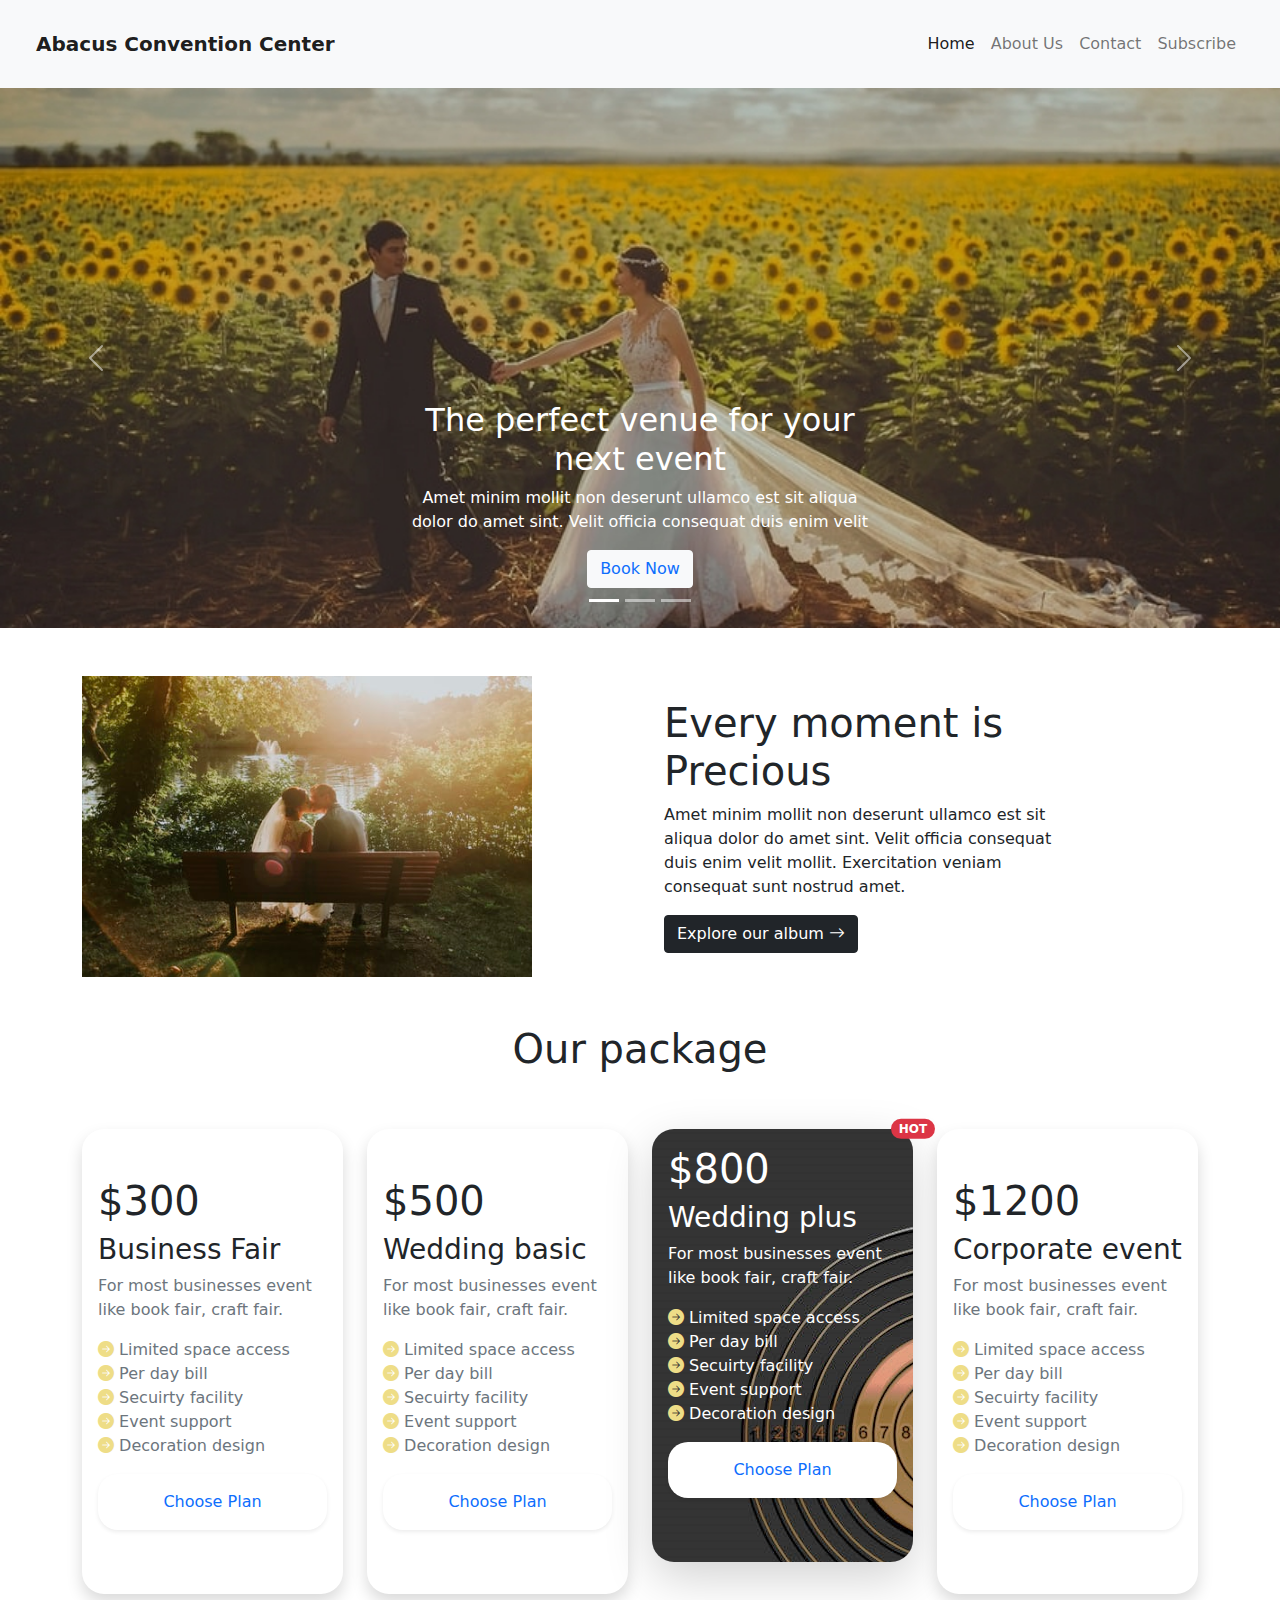
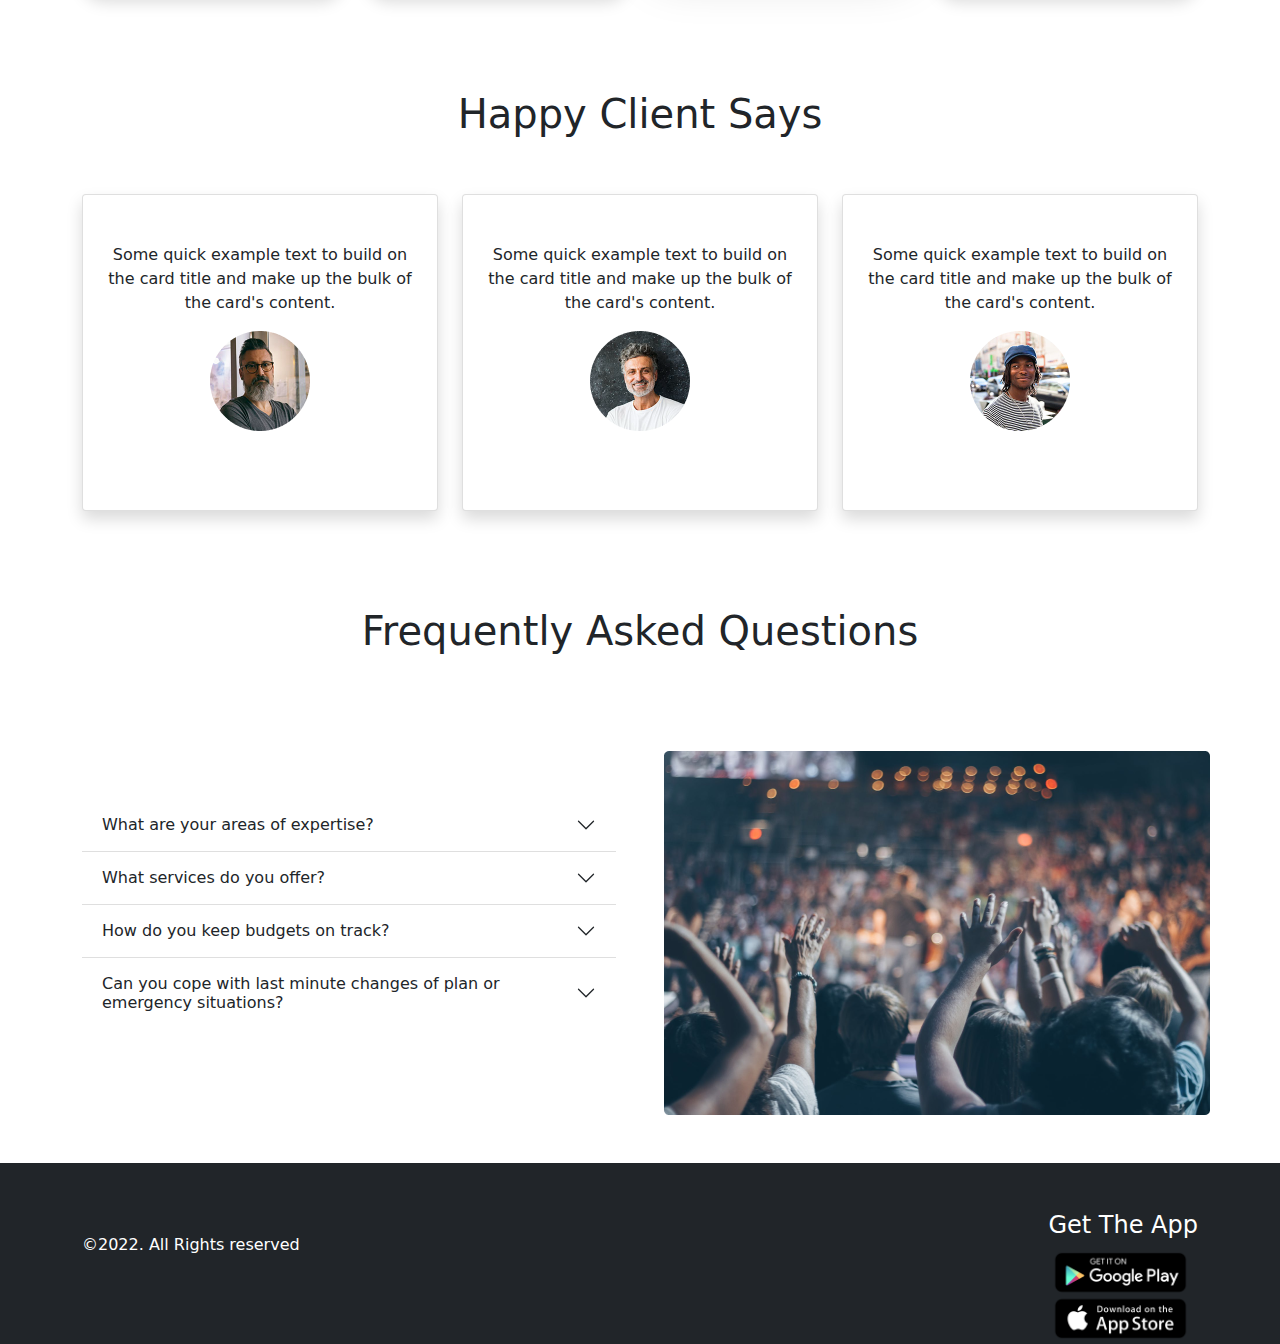
==== index.html @ ed7cd6fb "final" ====
<!DOCTYPE html>
<html lang="en">

<head>
  <meta charset="UTF-8">
  <meta http-equiv="X-UA-Compatible" content="IE=edge">
  <meta name="viewport" content="width=device-width, initial-scale=1.0">
  <!-- Bootstrap Cdn -->
  <link rel="stylesheet" href="css/bootstrap.min.css">
  <!-- Icon cdn -->
  <link rel="stylesheet" href="https://cdn.jsdelivr.net/npm/bootstrap-icons@1.8.0/font/bootstrap-icons.css">
  <link rel="stylesheet" href="css/style.css">

  <title>Convention Center</title>
</head>

<body>
  <!-- header Starts header -->
  <header>
    <!-----------
     NavBar 
    ------------->

    <nav class="navbar navbar-expand-lg navbar-light bg-light p-4 fixed">
      <div class="container-fluid">
        <a class="navbar-brand fw-bold" href="#">Abacus Convention Center</a>
        <button class="navbar-toggler" type="button" data-bs-toggle="collapse" data-bs-target="#navbarNav"
          aria-controls="navbarNav" aria-expanded="false" aria-label="Toggle navigation">
          <span class="navbar-toggler-icon"></span>
        </button>
        <div class="collapse navbar-collapse" id="navbarNav">
          <ul class="navbar-nav ms-auto">
            <li class="nav-item">
              <a class="nav-link active" aria-current="page" href="#">Home</a>
            </li>
            <li class="nav-item">
              <a class="nav-link" href="#">About Us</a>
            </li>
            <li class="nav-item">
              <a class="nav-link" href="#">Contact</a>
            </li>
            <li class="nav-item">
              <a class="nav-link" href="#">Subscribe</a>
            </li>

          </ul>
        </div>
      </div>
    </nav>

    <!-----------
       Bannar
    ------------->

    <div id="carouselExampleCaptions" class="carousel slide" data-bs-ride="carousel">
      <div class="carousel-indicators">
        <button type="button" data-bs-target="#carouselExampleCaptions" data-bs-slide-to="0" class="active"
          aria-current="true" aria-label="Slide 1"></button>
        <button type="button" data-bs-target="#carouselExampleCaptions" data-bs-slide-to="1"
          aria-label="Slide 2"></button>
        <button type="button" data-bs-target="#carouselExampleCaptions" data-bs-slide-to="2"
          aria-label="Slide 3"></button>
      </div>
      <div class="carousel-inner">
        <div class="carousel-item active banner">
          <img src="images/images/bnnr1.jpeg" class="d-block w-100 " alt="...">
          <div class="carousel-caption d-block mx-auto">
            <h5 class="fs-2">The perfect venue for your <br> next event</h5>
            <p class="fw-lighter fs-6">Amet minim mollit non deserunt ullamco est sit aliqua <br> dolor do amet sint.
              Velit officia consequat duis enim velit </p>
            <button type="button" class="btn btn-light text-primary">Book Now</button>
          </div>
        </div>
        <div class="carousel-item banner">
          <img src="images/images/bnnr2.jpg" class="d-block w-100" alt="...">
          <div class="carousel-caption d-block mx-auto">
            <h5 class="fs-2">The perfect venue for your <br> next event</h5>
            <p class="fw-lighter fs-6">Amet minim mollit non deserunt ullamco est sit aliqua <br> dolor do amet sint.
              Velit officia consequat duis enim velit </p>
            <button type="button" class="btn btn-light text-primary">Book Now</button>
          </div>
        </div>
        <div class="carousel-item banner">
          <img src="images/images/bnnr3.jpg" class="d-block w-100" alt="...">
          <div class="carousel-caption d-block mx-auto">
            <h5 class="fs-2">The perfect venue for your <br> next event</h5>
            <p class="fw-lighter fs-6">Amet minim mollit non deserunt ullamco est sit aliqua <br> dolor do amet sint.
              Velit officia consequat duis enim velit </p>
            <button type="button" class="btn btn-light text-primary">Book Now</button>
          </div>
        </div>
      </div>
      <button class="carousel-control-prev" type="button" data-bs-target="#carouselExampleCaptions"
        data-bs-slide="prev">
        <span class="carousel-control-prev-icon" aria-hidden="true"></span>
        <span class="visually-hidden">Previous</span>
      </button>
      <button class="carousel-control-next" type="button" data-bs-target="#carouselExampleCaptions"
        data-bs-slide="next">
        <span class="carousel-control-next-icon" aria-hidden="true"></span>
        <span class="visually-hidden">Next</span>
      </button>
    </div>

  </header>

  <!-- Main Starts header -->
  <main class="container">
   
    <!------------
    Album Section 
    -------------->
    
    <section>
      <div class="row gx-5">
        <div class="col-lg-6">
          <img src="images/images/moment2.jfif" class="pt-5" width="450px" alt="">
        </div>
        <div class="col-lg-6 align-self-center">
          <div class="w-75 pt-5 ">
            <h1>Every moment is Precious </h1>
            <p>Amet minim mollit non deserunt ullamco est sit aliqua dolor do amet sint. Velit officia consequat duis
              enim velit mollit. Exercitation veniam consequat sunt nostrud amet.</p>
            <button type="button" class="btn btn-dark text-white">Explore our album <i
                class="bi bi-arrow-right"></i></button>
          </div>
        </div>
      </div>
    </section>

    <!-----------
     Pricing Table 
    ---------------->

    <section class="pt-5">
      <h1 class="d-flex justify-content-center pb-5">Our package</h1>
      <div class="row ">
        <div class="col-lg-3 ">
          <div class="card border-0 shadow p-3 mb-5 bg-body pt-5 cards">
            <h1 class="card-title">$300</h1>
            <h3>Business Fair</h3>
            <p class="card-text text-muted"> For most businesses event like book fair, craft fair.</p>
            <ul class="p-0 text-muted">
              <li><i class="bi bi-arrow-right-circle-fill"></i> Limited space access</li>
              <li><i class="bi bi-arrow-right-circle-fill"></i> Per day bill</li>
              <li><i class="bi bi-arrow-right-circle-fill"></i> Secuirty facility</li>
              <li><i class="bi bi-arrow-right-circle-fill"></i> Event support</li>
              <li><i class="bi bi-arrow-right-circle-fill"></i> Decoration design</li>
            </ul>
            <button type="button" class="li-button border-0 text-primary shadow-sm p-3 mb-5 bg-body ">Choose Plan</button>
          </div>
        </div>
        <div class="col-lg-3 ">
          <div class="card border-0 shadow p-3 mb-5 bg-body pt-5 cards">
            <h1 class="card-title">$500</h1>
            <h3>Wedding basic</h3>
            <p class="card-text text-muted"> For most businesses event like book fair, craft fair.</p>
            <ul class="p-0 text-muted">
              <li><i class="bi bi-arrow-right-circle-fill"></i> Limited space access</li>
              <li><i class="bi bi-arrow-right-circle-fill"></i> Per day bill</li>
              <li><i class="bi bi-arrow-right-circle-fill"></i> Secuirty facility</li>
              <li><i class="bi bi-arrow-right-circle-fill"></i> Event support</li>
              <li><i class="bi bi-arrow-right-circle-fill"></i> Decoration design</li>
            </ul>
            <button type="button" class="li-button border-0 text-primary shadow-sm p-3 mb-5 bg-body ">Choose Plan</button>
          </div>
        </div>
        <div class="col-lg-3">
          <div class="card border-0 shadow-lg p-3 mb-5 cards hot-card ">
            <h1 class="card-title text-white">$800</h1>
            <h3 class="text-white">Wedding plus</h3>
            <p class="card-text text-white"> For most businesses event like book fair, craft fair.</p>
            <ul class="p-0 text-white">
              <li><i class="bi bi-arrow-right-circle-fill"></i> Limited space access</li>
              <li><i class="bi bi-arrow-right-circle-fill"></i> Per day bill</li>
              <li><i class="bi bi-arrow-right-circle-fill"></i> Secuirty facility</li>
              <li><i class="bi bi-arrow-right-circle-fill"></i> Event support</li>
              <li><i class="bi bi-arrow-right-circle-fill"></i> Decoration design</li>
            </ul>
            <span class="position-absolute top-0 start-100 translate-middle badge rounded-pill bg-danger">
              HOT
            </span>
            <button type="button" class="li-button border-0 text-primary shadow-sm p-3 mb-5 bg-body ">Choose Plan</button>
          </div>
        </div>
        <div class="col-lg-3">
          <div class="card border-0 shadow p-3 mb-5 bg-body pt-5 cards">
            <h1 class="card-title">$1200</h1>
            <h3>Corporate event</h3>
            <p class="card-text text-muted"> For most businesses event like book fair, craft fair.</p>
            <ul class="p-0 text-muted">
              <li><i class="bi bi-arrow-right-circle-fill"></i> Limited space access</li>
              <li><i class="bi bi-arrow-right-circle-fill"></i> Per day bill</li>
              <li><i class="bi bi-arrow-right-circle-fill"></i> Secuirty facility</li>
              <li><i class="bi bi-arrow-right-circle-fill"></i> Event support</li>
              <li><i class="bi bi-arrow-right-circle-fill"></i> Decoration design</li>
            </ul>
            <button type="button" class="li-button border-0 text-primary shadow-sm p-3 mb-5 bg-body ">Choose Plan</button>
          </div>
        </div>
      </div>
    </section>

<!-----------
     Happy Client
  ------------->
  <section>
    <h1 class="d-flex justify-content-center pb-5 pt-5">Happy Client Says</h1>
    <div class="row">
      <div class="col-lg-4">
        <div class="p-3 card border-1 shadow p-3 mb-5 bg-body pt-5 text-center align-items-center happy-client">
          <p>
            Some quick example text to build on the card title and make up the bulk of the card's content.
          </p>
          <img src="images/images/person 1.png" class="pb-3" alt="">
          <h6 class="client">Regina Miles <br> <span class="text-muted">Banker</span> </h6>
        </div>
      </div>
      <div class="col-lg-4">
        <div class="p-3 card border-1 shadow p-3 mb-5 bg-body pt-5 text-center align-items-center happy-client">
          <p>
            Some quick example text to build on the card title and make up the bulk of the card's content.
          </p>
          <img src="images/images/person 2.png" class="pb-3" alt="">
          <h6 class="client">Jone Drake <br> <span class="text-muted">Banker</span> </h6>
        </div>
      </div>
      <div class="col-lg-4">
        <div class="p-3 card border-1 shadow p-3 mb-5 bg-body pt-5 text-center align-items-center happy-client">
          <p>
            Some quick example text to build on the card title and make up the bulk of the card's content.
          </p>
          <img src="images/images/person 3.png" class="pb-3" alt="">
          <h6 class="client">Cret Yaters <br> <span class="text-muted">Banker</span> </h6>
        </div>
      </div>
    </div>
  </section>
  
<!-----------
     FAQ 
------------>
<section>
  <h1 class="text-center pt-5 pb-5" >Frequently Asked Questions</h1>
  <div class="row gx-5 d-flex justify-content-center mt-5">
    <div class="col-lg-6 mt-5">
      <div class="accordion accordion-flush" id="accordionFlushExample">
          <div class="accordion-item">
              <h2 class="accordion-header" id="flush-headingOne">
                  <button class="accordion-button collapsed" type="button" data-bs-toggle="collapse"
                      data-bs-target="#flush-collapseOne" aria-expanded="false"
                      aria-controls="flush-collapseOne">
                      What are your areas of expertise?
                  </button>
              </h2>
              <div id="flush-collapseOne" class="accordion-collapse collapse"
                  aria-labelledby="flush-headingOne" data-bs-parent="#accordionFlushExample">
                  <div class="accordion-body">We work from start to finish on both commercial and personal
                      events. These range from product launches, conferences and company award evenings to
                      celebratory birthday, weddings and anniversary events. We’ve worked across all business
                      sectors and are happy to provide references and testimonials.</div>
              </div>
          </div>
          <div class="accordion-item">
              <h2 class="accordion-header" id="flush-headingTwo">
                  <button class="accordion-button collapsed" type="button" data-bs-toggle="collapse"
                      data-bs-target="#flush-collapseTwo" aria-expanded="false"
                      aria-controls="flush-collapseTwo">
                      What services do you offer?
                  </button>
              </h2>
              <div id="flush-collapseTwo" class="accordion-collapse collapse"
                  aria-labelledby="flush-headingTwo" data-bs-parent="#accordionFlushExample">
                  <div class="accordion-body">We offer a comprehensive event planning service. We’re able to
                      find venues, organise catering, décor, accommodation, staffing, equipment and even hire
                      speakers for corporate events. We offer a tailor made service to fit your requirements.
                      Every event is unique and we have the capacity to fulfill your requirements from start
                      to finish.</div>
              </div>
          </div>
          <div class="accordion-item">
              <h2 class="accordion-header" id="flush-headingThree">
                  <button class="accordion-button collapsed" type="button" data-bs-toggle="collapse"
                      data-bs-target="#flush-collapseThree" aria-expanded="false"
                      aria-controls="flush-collapseThree">
                      How do you keep budgets on track?
                  </button>
              </h2>
              <div id="flush-collapseThree" class="accordion-collapse collapse"
                  aria-labelledby="flush-headingThree" data-bs-parent="#accordionFlushExample">
                  <div class="accordion-body">We are meticulous about keeping track of everything we need to
                      spend money on. This is done by constant monitoring and updating spreadsheets, knowing
                      where to prioritise spending and keeping aside a budget to cater for emergency
                      contingencies.</div>
              </div>
          </div>
          <div class="accordion-item">
              <h2 class="accordion-header" id="flush-headingFour">
                  <button class="accordion-button collapsed" type="button" data-bs-toggle="collapse"
                      data-bs-target="#flush-collapseFour" aria-expanded="false"
                      aria-controls="flush-collapseFour">
                      Can you cope with last minute changes of plan or emergency situations?
                  </button>
              </h2>
              <div id="flush-collapseFour" class="accordion-collapse collapse"
                  aria-labelledby="flush-headingFour" data-bs-parent="#accordionFlushExample">
                  <div class="accordion-body">We have extensive experience in dealing with the unexpected. We
                      build in contingency measures for all our events and are constantly formulating plans to
                      cope with emergency situations. Rest assured your event is always in the most capable
                      hands.</div>
              </div>
          </div>

      </div>

  </div>
  <div class="col-lg-6 mb-5">
    <img src="images/images/people.png" alt="">
</div>
  </div>
</section>

  </main>

 <!-----------
     Footer 
  ------------->
  <footer>
    <footer>
      <section class=" bg-dark text-white">
          <div class="container d-flex justify-content-between align-items-center">
              <p>©2022. All Rights reserved</p>
              <div>
                <ul class="ms-auto footer-contact">
                     <li>
                      <h4 class="mt-5">Get The App</h4>
                     </li>
                     <li>
                      <a href=""><img src="images/images/app-store-png-logo-33123.png"alt="">
                      </a>
                     </li>
                 </ul>
              </div>
          </div>
 </section>
  </footer>

 <!-- JS cdn -->
 
  <script src="js/bootstrap.bundle.min.js"></script>
</body>

</html>
---- css/style.css ----
.banner img{
	width: 1440px;
	height: 540px;
}
.cards{
	border-radius: 22px;
	transition: all 1.5s ease;
}
.cards:hover{
	transform: scale(1.2);
}
.hot-card{
	background-image: url(/images/images/card-bg.jpg); 
}
ul li{
	list-style: none;
}
.li-button{
	border-radius: 20px;
	background-color: black;
}
.bi-arrow-right-circle-fill{
color: rgb(238, 221, 135);
}
footer img{
	width: 145px;
}
.happy-client img{
	width: 100px;
}
.client{
	opacity: 0;
}
.happy-client:hover .client{
	opacity: 1;
	transition:1.5s;
}
.footer-contact{
	padding: 0px;
	margin: 0px;
}
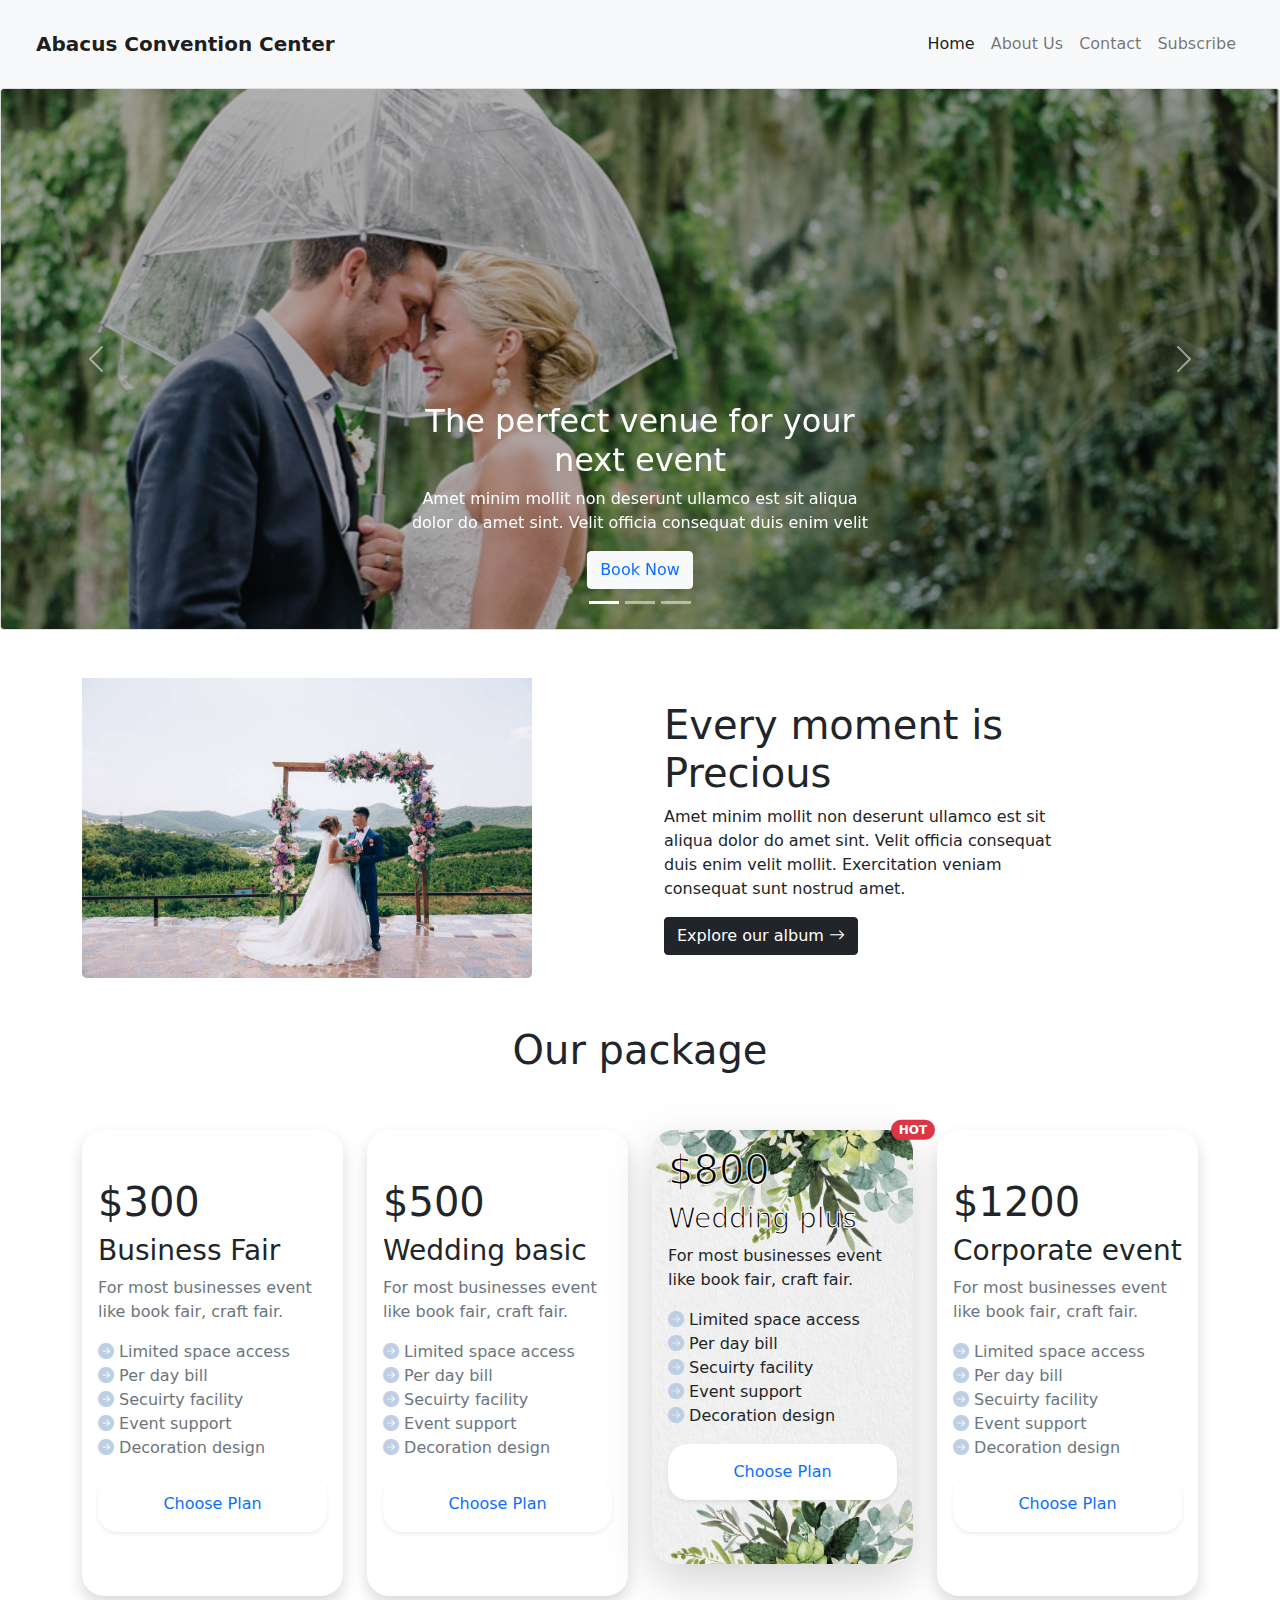
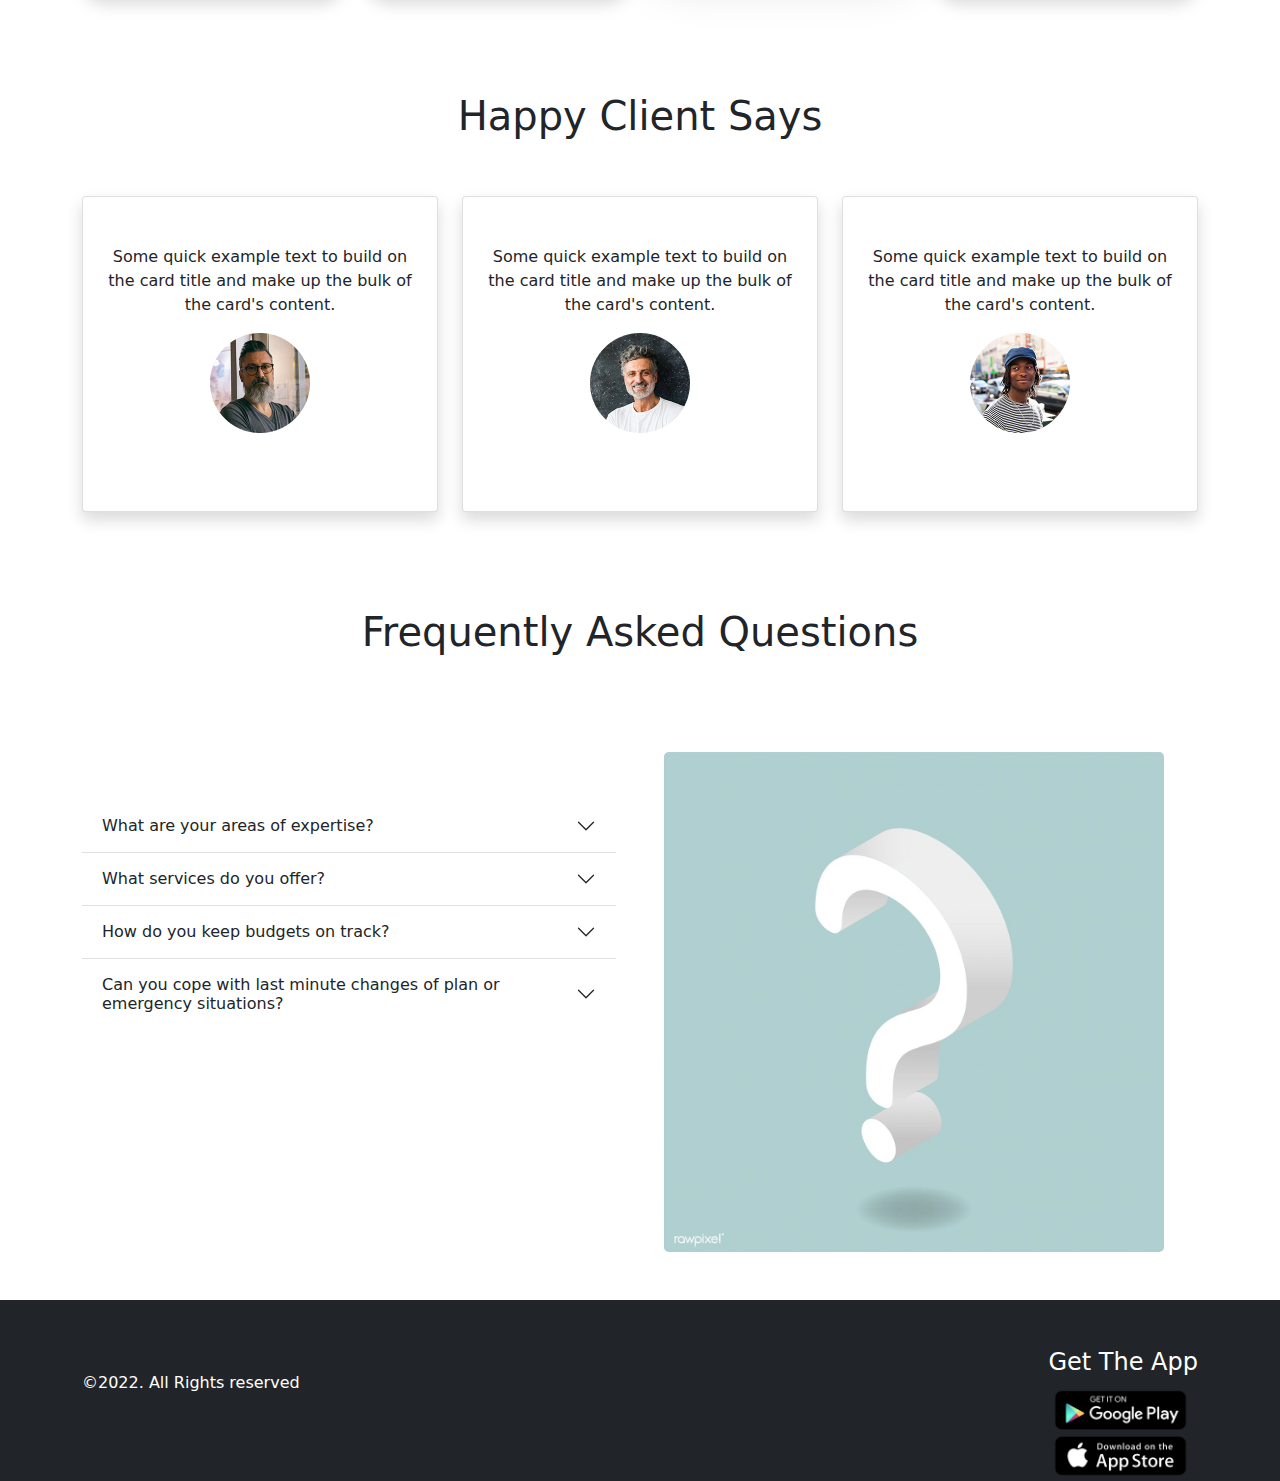
==== commit db0240f1: "final" ====
--- a/index.html
+++ b/index.html
@@ -61,9 +61,9 @@
         <button type="button" data-bs-target="#carouselExampleCaptions" data-bs-slide-to="2"
           aria-label="Slide 3"></button>
       </div>
-      <div class="carousel-inner">
+      <div class="carousel-inner card">
         <div class="carousel-item active banner">
-          <img src="images/images/bnnr1.jpeg" class="d-block w-100 " alt="...">
+          <img src="images/images/Screenshot (32).png" class="d-block w-100 " alt="...">
           <div class="carousel-caption d-block mx-auto">
             <h5 class="fs-2">The perfect venue for your <br> next event</h5>
             <p class="fw-lighter fs-6">Amet minim mollit non deserunt ullamco est sit aliqua <br> dolor do amet sint.
@@ -72,7 +72,7 @@
           </div>
         </div>
         <div class="carousel-item banner">
-          <img src="images/images/bnnr2.jpg" class="d-block w-100" alt="...">
+          <img src="images/images/Screenshot (31).png" class="d-block w-100" alt="...">
           <div class="carousel-caption d-block mx-auto">
             <h5 class="fs-2">The perfect venue for your <br> next event</h5>
             <p class="fw-lighter fs-6">Amet minim mollit non deserunt ullamco est sit aliqua <br> dolor do amet sint.
@@ -81,7 +81,7 @@
           </div>
         </div>
         <div class="carousel-item banner">
-          <img src="images/images/bnnr3.jpg" class="d-block w-100" alt="...">
+          <img src="images/images/Screenshot (35).png" class="d-block w-100" alt="...">
           <div class="carousel-caption d-block mx-auto">
             <h5 class="fs-2">The perfect venue for your <br> next event</h5>
             <p class="fw-lighter fs-6">Amet minim mollit non deserunt ullamco est sit aliqua <br> dolor do amet sint.
@@ -113,10 +113,10 @@
     
     <section>
       <div class="row gx-5">
-        <div class="col-lg-6">
-          <img src="images/images/moment2.jfif" class="pt-5" width="450px" alt="">
-        </div>
-        <div class="col-lg-6 align-self-center">
+        <div class="col-lg-6 col-sm-12">
+          <img src="images/images/p5.jpg" class="pt-5 rounded-3" width="450px" alt="">
+        </div>
+        <div class="col-lg-6 col-sm-12 align-self-center">
           <div class="w-75 pt-5 ">
             <h1>Every moment is Precious </h1>
             <p>Amet minim mollit non deserunt ullamco est sit aliqua dolor do amet sint. Velit officia consequat duis
@@ -135,7 +135,7 @@
     <section class="pt-5">
       <h1 class="d-flex justify-content-center pb-5">Our package</h1>
       <div class="row ">
-        <div class="col-lg-3 ">
+        <div class="col-lg-3 col-sm-12">
           <div class="card border-0 shadow p-3 mb-5 bg-body pt-5 cards">
             <h1 class="card-title">$300</h1>
             <h3>Business Fair</h3>
@@ -150,7 +150,7 @@
             <button type="button" class="li-button border-0 text-primary shadow-sm p-3 mb-5 bg-body ">Choose Plan</button>
           </div>
         </div>
-        <div class="col-lg-3 ">
+        <div class="col-lg-3 col-sm-12">
           <div class="card border-0 shadow p-3 mb-5 bg-body pt-5 cards">
             <h1 class="card-title">$500</h1>
             <h3>Wedding basic</h3>
@@ -165,12 +165,12 @@
             <button type="button" class="li-button border-0 text-primary shadow-sm p-3 mb-5 bg-body ">Choose Plan</button>
           </div>
         </div>
-        <div class="col-lg-3">
+        <div class="col-lg-3 col-sm-12">
           <div class="card border-0 shadow-lg p-3 mb-5 cards hot-card ">
-            <h1 class="card-title text-white">$800</h1>
-            <h3 class="text-white">Wedding plus</h3>
-            <p class="card-text text-white"> For most businesses event like book fair, craft fair.</p>
-            <ul class="p-0 text-white">
+            <h1 class="card-title card-font">$800</h1>
+            <h3 class="card-font">Wedding plus</h3>
+            <p class="card-text "> For most businesses event like book fair, craft fair.</p>
+            <ul class="p-0 ">
               <li><i class="bi bi-arrow-right-circle-fill"></i> Limited space access</li>
               <li><i class="bi bi-arrow-right-circle-fill"></i> Per day bill</li>
               <li><i class="bi bi-arrow-right-circle-fill"></i> Secuirty facility</li>
@@ -183,7 +183,7 @@
             <button type="button" class="li-button border-0 text-primary shadow-sm p-3 mb-5 bg-body ">Choose Plan</button>
           </div>
         </div>
-        <div class="col-lg-3">
+        <div class="col-lg-3 col-sm-12">
           <div class="card border-0 shadow p-3 mb-5 bg-body pt-5 cards">
             <h1 class="card-title">$1200</h1>
             <h3>Corporate event</h3>
@@ -207,7 +207,7 @@
   <section>
     <h1 class="d-flex justify-content-center pb-5 pt-5">Happy Client Says</h1>
     <div class="row">
-      <div class="col-lg-4">
+      <div class="col-lg-4 col-sm-12">
         <div class="p-3 card border-1 shadow p-3 mb-5 bg-body pt-5 text-center align-items-center happy-client">
           <p>
             Some quick example text to build on the card title and make up the bulk of the card's content.
@@ -216,7 +216,7 @@
           <h6 class="client">Regina Miles <br> <span class="text-muted">Banker</span> </h6>
         </div>
       </div>
-      <div class="col-lg-4">
+      <div class="col-lg-4 col-sm-12">
         <div class="p-3 card border-1 shadow p-3 mb-5 bg-body pt-5 text-center align-items-center happy-client">
           <p>
             Some quick example text to build on the card title and make up the bulk of the card's content.
@@ -225,7 +225,7 @@
           <h6 class="client">Jone Drake <br> <span class="text-muted">Banker</span> </h6>
         </div>
       </div>
-      <div class="col-lg-4">
+      <div class="col-lg-4 col-sm-12">
         <div class="p-3 card border-1 shadow p-3 mb-5 bg-body pt-5 text-center align-items-center happy-client">
           <p>
             Some quick example text to build on the card title and make up the bulk of the card's content.
@@ -243,7 +243,7 @@
 <section>
   <h1 class="text-center pt-5 pb-5" >Frequently Asked Questions</h1>
   <div class="row gx-5 d-flex justify-content-center mt-5">
-    <div class="col-lg-6 mt-5">
+    <div class="col-lg-6 col-sm-12 mt-5">
       <div class="accordion accordion-flush" id="accordionFlushExample">
           <div class="accordion-item">
               <h2 class="accordion-header" id="flush-headingOne">
@@ -314,8 +314,8 @@
       </div>
 
   </div>
-  <div class="col-lg-6 mb-5">
-    <img src="images/images/people.png" alt="">
+  <div class="col-lg-6 col-sm-12 mb-5">
+    <img src="images/images/Download free vector of Vector image of question mark icon about question, isometric, faq, question mark, and 3d icons 382160.jfif" class="rounded-3" width="500px" alt="">
 </div>
   </div>
 </section>
--- a/css/style.css
+++ b/css/style.css
@@ -4,13 +4,21 @@
 }
 .cards{
 	border-radius: 22px;
-	transition: all 1.5s ease;
+	transition:all 1.5s ease;
 }
 .cards:hover{
 	transform: scale(1.2);
 }
 .hot-card{
-	background-image: url(/images/images/card-bg.jpg); 
+
+	background-image: url(/images/images/Bridal\ Brunch\ Shower\ Invitation\ with\ Succulents\ and\ Eucalyptus\ \(2\).jfif); 
+	background-repeat: no-repeat;
+	background-size: 310px;
+}
+.card-font{
+	color: white;
+	-webkit-text-fill-color: black;
+	-webkit-text-stroke-width: 1px;
 }
 ul li{
 	list-style: none;
@@ -20,7 +28,7 @@
 	background-color: black;
 }
 .bi-arrow-right-circle-fill{
-color: rgb(238, 221, 135);
+color: rgb(190, 207, 229);
 }
 footer img{
 	width: 145px;
@@ -38,4 +46,16 @@
 .footer-contact{
 	padding: 0px;
 	margin: 0px;
-}+}
+
+
+@media only screen and (max-width: 600px) {
+	.banner img{
+		width: 360px;
+		height: 300px;;
+	}
+	.hot-card{
+		background-size:560px;
+	}
+}
+
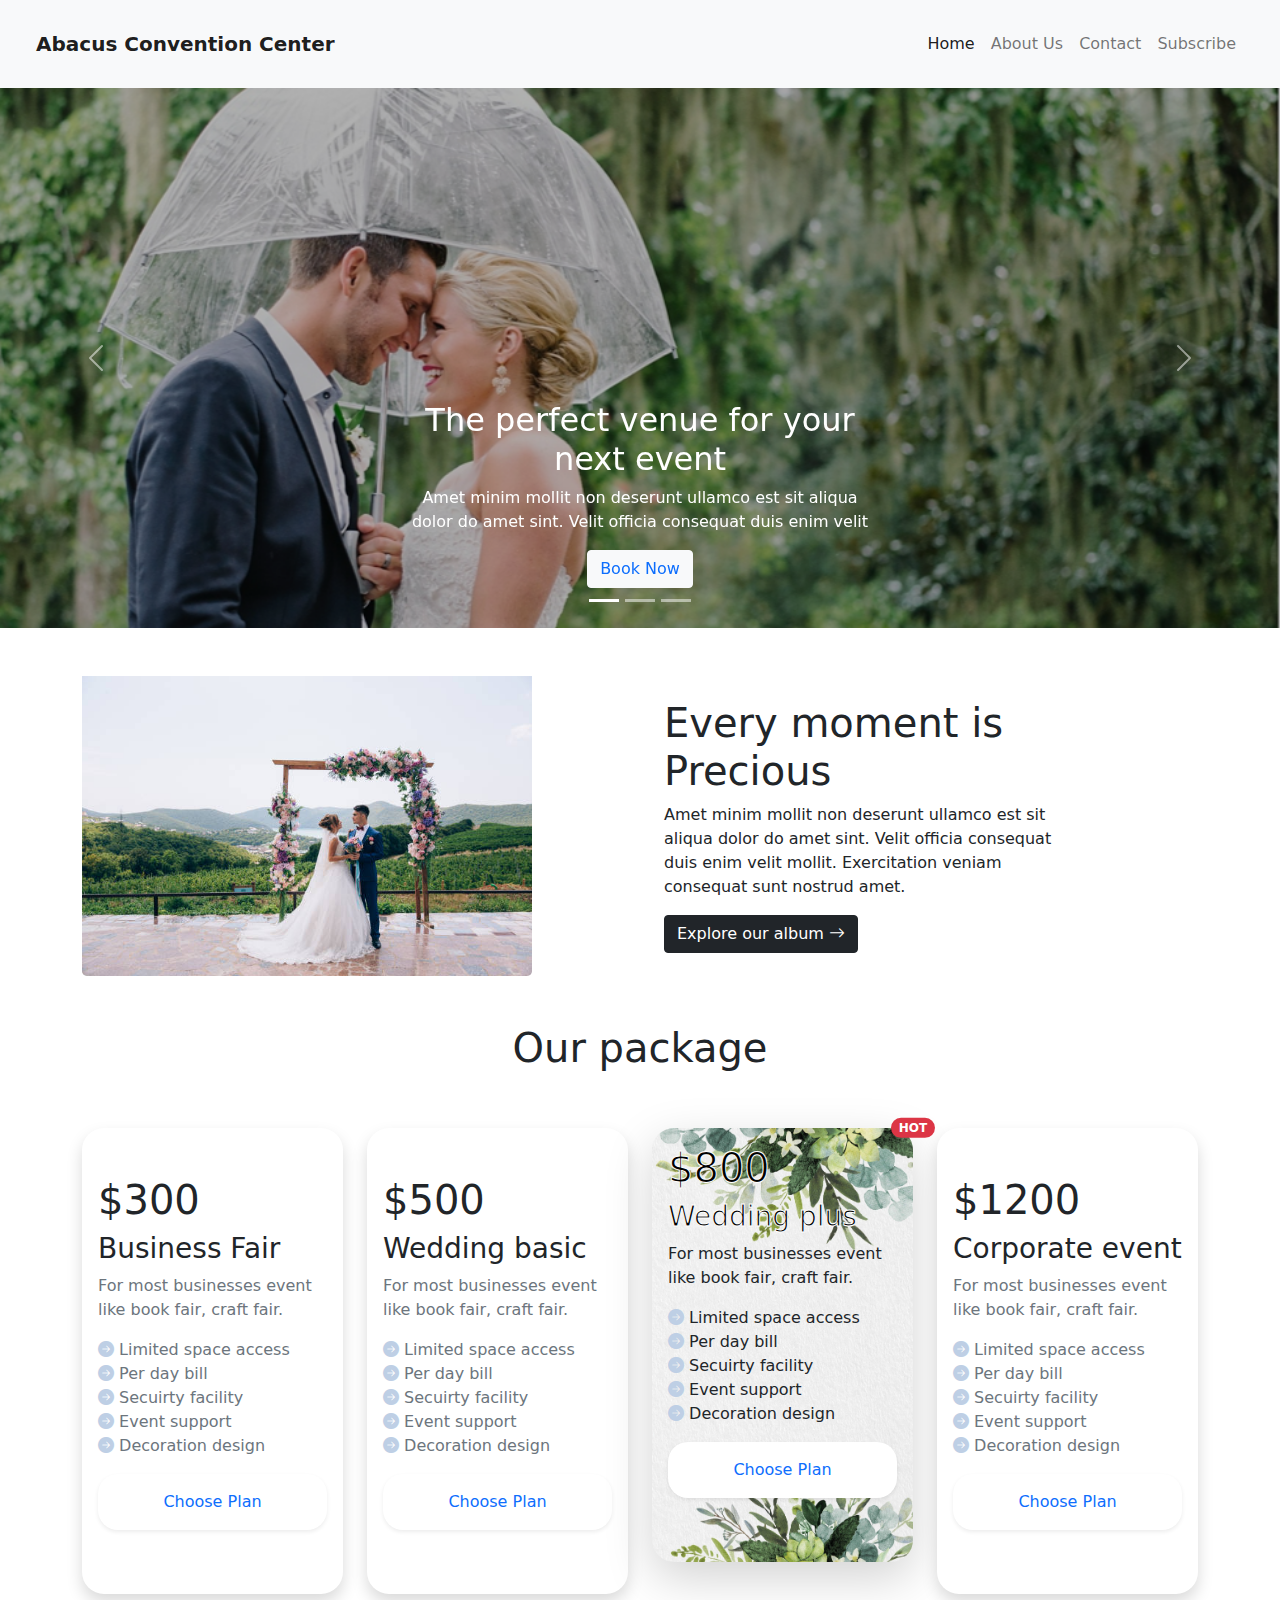
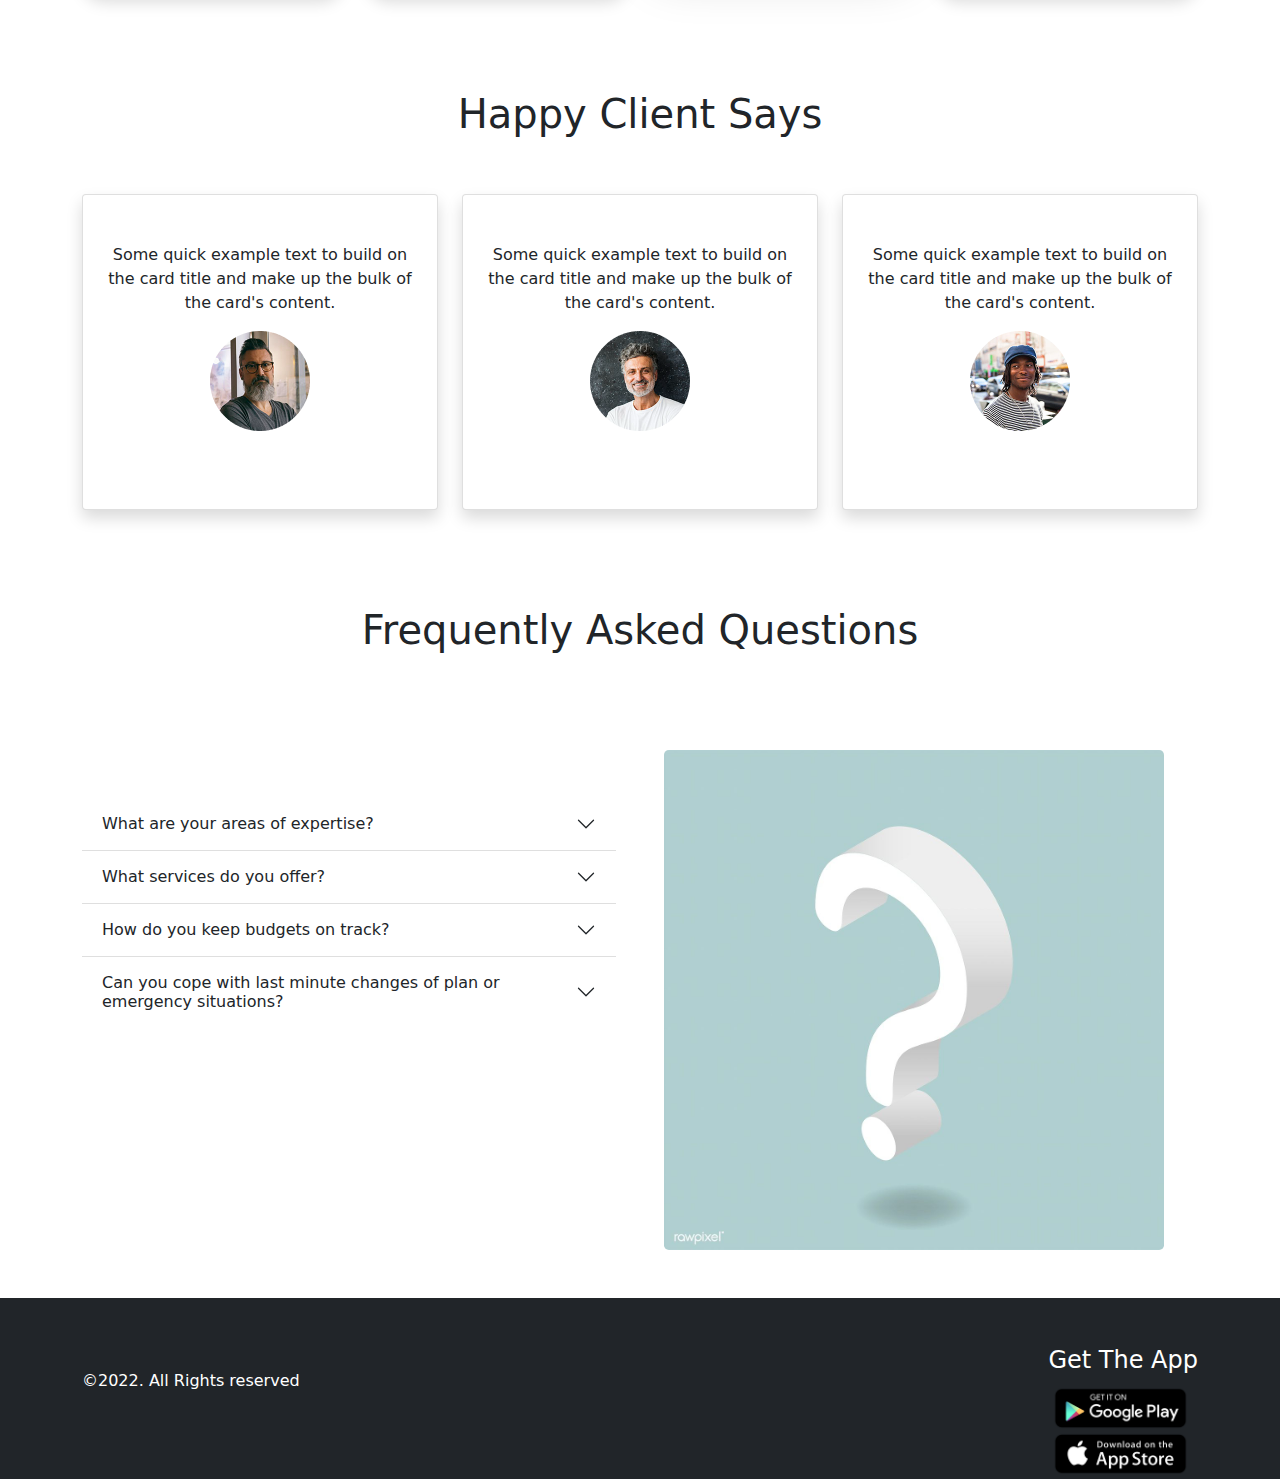
==== commit a345f28d: "final" ====
--- a/index.html
+++ b/index.html
@@ -54,14 +54,11 @@
 
     <div id="carouselExampleCaptions" class="carousel slide" data-bs-ride="carousel">
       <div class="carousel-indicators">
-        <button type="button" data-bs-target="#carouselExampleCaptions" data-bs-slide-to="0" class="active"
-          aria-current="true" aria-label="Slide 1"></button>
-        <button type="button" data-bs-target="#carouselExampleCaptions" data-bs-slide-to="1"
-          aria-label="Slide 2"></button>
-        <button type="button" data-bs-target="#carouselExampleCaptions" data-bs-slide-to="2"
-          aria-label="Slide 3"></button>
-      </div>
-      <div class="carousel-inner card">
+        <button type="button" data-bs-target="#carouselExampleCaptions" data-bs-slide-to="0" class="active" aria-current="true" aria-label="Slide 1"></button>
+        <button type="button" data-bs-target="#carouselExampleCaptions" data-bs-slide-to="1" aria-label="Slide 2"></button>
+        <button type="button" data-bs-target="#carouselExampleCaptions" data-bs-slide-to="2" aria-label="Slide 3"></button>
+      </div>
+      <div class="carousel-inner">
         <div class="carousel-item active banner">
           <img src="images/images/Screenshot (32).png" class="d-block w-100 " alt="...">
           <div class="carousel-caption d-block mx-auto">
@@ -90,13 +87,11 @@
           </div>
         </div>
       </div>
-      <button class="carousel-control-prev" type="button" data-bs-target="#carouselExampleCaptions"
-        data-bs-slide="prev">
+      <button class="carousel-control-prev" type="button" data-bs-target="#carouselExampleCaptions" data-bs-slide="prev">
         <span class="carousel-control-prev-icon" aria-hidden="true"></span>
         <span class="visually-hidden">Previous</span>
       </button>
-      <button class="carousel-control-next" type="button" data-bs-target="#carouselExampleCaptions"
-        data-bs-slide="next">
+      <button class="carousel-control-next" type="button" data-bs-target="#carouselExampleCaptions" data-bs-slide="next">
         <span class="carousel-control-next-icon" aria-hidden="true"></span>
         <span class="visually-hidden">Next</span>
       </button>
@@ -106,11 +101,11 @@
 
   <!-- Main Starts header -->
   <main class="container">
-   
+
     <!------------
     Album Section 
     -------------->
-    
+
     <section>
       <div class="row gx-5">
         <div class="col-lg-6 col-sm-12">
@@ -147,7 +142,8 @@
               <li><i class="bi bi-arrow-right-circle-fill"></i> Event support</li>
               <li><i class="bi bi-arrow-right-circle-fill"></i> Decoration design</li>
             </ul>
-            <button type="button" class="li-button border-0 text-primary shadow-sm p-3 mb-5 bg-body ">Choose Plan</button>
+            <button type="button" class="li-button border-0 text-primary shadow-sm p-3 mb-5 bg-body ">Choose
+              Plan</button>
           </div>
         </div>
         <div class="col-lg-3 col-sm-12">
@@ -162,7 +158,8 @@
               <li><i class="bi bi-arrow-right-circle-fill"></i> Event support</li>
               <li><i class="bi bi-arrow-right-circle-fill"></i> Decoration design</li>
             </ul>
-            <button type="button" class="li-button border-0 text-primary shadow-sm p-3 mb-5 bg-body ">Choose Plan</button>
+            <button type="button" class="li-button border-0 text-primary shadow-sm p-3 mb-5 bg-body ">Choose
+              Plan</button>
           </div>
         </div>
         <div class="col-lg-3 col-sm-12">
@@ -180,7 +177,8 @@
             <span class="position-absolute top-0 start-100 translate-middle badge rounded-pill bg-danger">
               HOT
             </span>
-            <button type="button" class="li-button border-0 text-primary shadow-sm p-3 mb-5 bg-body ">Choose Plan</button>
+            <button type="button" class="li-button border-0 text-primary shadow-sm p-3 mb-5 bg-body ">Choose
+              Plan</button>
           </div>
         </div>
         <div class="col-lg-3 col-sm-12">
@@ -195,159 +193,158 @@
               <li><i class="bi bi-arrow-right-circle-fill"></i> Event support</li>
               <li><i class="bi bi-arrow-right-circle-fill"></i> Decoration design</li>
             </ul>
-            <button type="button" class="li-button border-0 text-primary shadow-sm p-3 mb-5 bg-body ">Choose Plan</button>
+            <button type="button" class="li-button border-0 text-primary shadow-sm p-3 mb-5 bg-body ">Choose
+              Plan</button>
           </div>
         </div>
       </div>
     </section>
 
-<!-----------
+    <!-----------
      Happy Client
   ------------->
-  <section>
-    <h1 class="d-flex justify-content-center pb-5 pt-5">Happy Client Says</h1>
-    <div class="row">
-      <div class="col-lg-4 col-sm-12">
-        <div class="p-3 card border-1 shadow p-3 mb-5 bg-body pt-5 text-center align-items-center happy-client">
-          <p>
-            Some quick example text to build on the card title and make up the bulk of the card's content.
-          </p>
-          <img src="images/images/person 1.png" class="pb-3" alt="">
-          <h6 class="client">Regina Miles <br> <span class="text-muted">Banker</span> </h6>
-        </div>
-      </div>
-      <div class="col-lg-4 col-sm-12">
-        <div class="p-3 card border-1 shadow p-3 mb-5 bg-body pt-5 text-center align-items-center happy-client">
-          <p>
-            Some quick example text to build on the card title and make up the bulk of the card's content.
-          </p>
-          <img src="images/images/person 2.png" class="pb-3" alt="">
-          <h6 class="client">Jone Drake <br> <span class="text-muted">Banker</span> </h6>
-        </div>
-      </div>
-      <div class="col-lg-4 col-sm-12">
-        <div class="p-3 card border-1 shadow p-3 mb-5 bg-body pt-5 text-center align-items-center happy-client">
-          <p>
-            Some quick example text to build on the card title and make up the bulk of the card's content.
-          </p>
-          <img src="images/images/person 3.png" class="pb-3" alt="">
-          <h6 class="client">Cret Yaters <br> <span class="text-muted">Banker</span> </h6>
-        </div>
-      </div>
-    </div>
-  </section>
-  
-<!-----------
+    <section>
+      <h1 class="d-flex justify-content-center pb-5 pt-5">Happy Client Says</h1>
+      <div class="row">
+        <div class="col-lg-4 col-sm-12">
+          <div class="p-3 card border-1 shadow p-3 mb-5 bg-body pt-5 text-center align-items-center happy-client">
+            <p>
+              Some quick example text to build on the card title and make up the bulk of the card's content.
+            </p>
+            <img src="images/images/person 1.png" class="pb-3" alt="">
+            <h6 class="client">Regina Miles <br> <span class="text-muted">Banker</span> </h6>
+          </div>
+        </div>
+        <div class="col-lg-4 col-sm-12">
+          <div class="p-3 card border-1 shadow p-3 mb-5 bg-body pt-5 text-center align-items-center happy-client">
+            <p>
+              Some quick example text to build on the card title and make up the bulk of the card's content.
+            </p>
+            <img src="images/images/person 2.png" class="pb-3" alt="">
+            <h6 class="client">Jone Drake <br> <span class="text-muted">Banker</span> </h6>
+          </div>
+        </div>
+        <div class="col-lg-4 col-sm-12">
+          <div class="p-3 card border-1 shadow p-3 mb-5 bg-body pt-5 text-center align-items-center happy-client">
+            <p>
+              Some quick example text to build on the card title and make up the bulk of the card's content.
+            </p>
+            <img src="images/images/person 3.png" class="pb-3" alt="">
+            <h6 class="client">Cret Yaters <br> <span class="text-muted">Banker</span> </h6>
+          </div>
+        </div>
+      </div>
+    </section>
+
+    <!-----------
      FAQ 
 ------------>
-<section>
-  <h1 class="text-center pt-5 pb-5" >Frequently Asked Questions</h1>
-  <div class="row gx-5 d-flex justify-content-center mt-5">
-    <div class="col-lg-6 col-sm-12 mt-5">
-      <div class="accordion accordion-flush" id="accordionFlushExample">
-          <div class="accordion-item">
+    <section>
+      <h1 class="text-center pt-5 pb-5">Frequently Asked Questions</h1>
+      <div class="row gx-5 d-flex justify-content-center mt-5">
+        <div class="col-lg-6 col-sm-12 mt-5">
+          <div class="accordion accordion-flush" id="accordionFlushExample">
+            <div class="accordion-item">
               <h2 class="accordion-header" id="flush-headingOne">
-                  <button class="accordion-button collapsed" type="button" data-bs-toggle="collapse"
-                      data-bs-target="#flush-collapseOne" aria-expanded="false"
-                      aria-controls="flush-collapseOne">
-                      What are your areas of expertise?
-                  </button>
+                <button class="accordion-button collapsed" type="button" data-bs-toggle="collapse"
+                  data-bs-target="#flush-collapseOne" aria-expanded="false" aria-controls="flush-collapseOne">
+                  What are your areas of expertise?
+                </button>
               </h2>
-              <div id="flush-collapseOne" class="accordion-collapse collapse"
-                  aria-labelledby="flush-headingOne" data-bs-parent="#accordionFlushExample">
-                  <div class="accordion-body">We work from start to finish on both commercial and personal
-                      events. These range from product launches, conferences and company award evenings to
-                      celebratory birthday, weddings and anniversary events. We’ve worked across all business
-                      sectors and are happy to provide references and testimonials.</div>
+              <div id="flush-collapseOne" class="accordion-collapse collapse" aria-labelledby="flush-headingOne"
+                data-bs-parent="#accordionFlushExample">
+                <div class="accordion-body">We work from start to finish on both commercial and personal
+                  events. These range from product launches, conferences and company award evenings to
+                  celebratory birthday, weddings and anniversary events. We’ve worked across all business
+                  sectors and are happy to provide references and testimonials.</div>
               </div>
-          </div>
-          <div class="accordion-item">
+            </div>
+            <div class="accordion-item">
               <h2 class="accordion-header" id="flush-headingTwo">
-                  <button class="accordion-button collapsed" type="button" data-bs-toggle="collapse"
-                      data-bs-target="#flush-collapseTwo" aria-expanded="false"
-                      aria-controls="flush-collapseTwo">
-                      What services do you offer?
-                  </button>
+                <button class="accordion-button collapsed" type="button" data-bs-toggle="collapse"
+                  data-bs-target="#flush-collapseTwo" aria-expanded="false" aria-controls="flush-collapseTwo">
+                  What services do you offer?
+                </button>
               </h2>
-              <div id="flush-collapseTwo" class="accordion-collapse collapse"
-                  aria-labelledby="flush-headingTwo" data-bs-parent="#accordionFlushExample">
-                  <div class="accordion-body">We offer a comprehensive event planning service. We’re able to
-                      find venues, organise catering, décor, accommodation, staffing, equipment and even hire
-                      speakers for corporate events. We offer a tailor made service to fit your requirements.
-                      Every event is unique and we have the capacity to fulfill your requirements from start
-                      to finish.</div>
+              <div id="flush-collapseTwo" class="accordion-collapse collapse" aria-labelledby="flush-headingTwo"
+                data-bs-parent="#accordionFlushExample">
+                <div class="accordion-body">We offer a comprehensive event planning service. We’re able to
+                  find venues, organise catering, décor, accommodation, staffing, equipment and even hire
+                  speakers for corporate events. We offer a tailor made service to fit your requirements.
+                  Every event is unique and we have the capacity to fulfill your requirements from start
+                  to finish.</div>
               </div>
-          </div>
-          <div class="accordion-item">
+            </div>
+            <div class="accordion-item">
               <h2 class="accordion-header" id="flush-headingThree">
-                  <button class="accordion-button collapsed" type="button" data-bs-toggle="collapse"
-                      data-bs-target="#flush-collapseThree" aria-expanded="false"
-                      aria-controls="flush-collapseThree">
-                      How do you keep budgets on track?
-                  </button>
+                <button class="accordion-button collapsed" type="button" data-bs-toggle="collapse"
+                  data-bs-target="#flush-collapseThree" aria-expanded="false" aria-controls="flush-collapseThree">
+                  How do you keep budgets on track?
+                </button>
               </h2>
-              <div id="flush-collapseThree" class="accordion-collapse collapse"
-                  aria-labelledby="flush-headingThree" data-bs-parent="#accordionFlushExample">
-                  <div class="accordion-body">We are meticulous about keeping track of everything we need to
-                      spend money on. This is done by constant monitoring and updating spreadsheets, knowing
-                      where to prioritise spending and keeping aside a budget to cater for emergency
-                      contingencies.</div>
+              <div id="flush-collapseThree" class="accordion-collapse collapse" aria-labelledby="flush-headingThree"
+                data-bs-parent="#accordionFlushExample">
+                <div class="accordion-body">We are meticulous about keeping track of everything we need to
+                  spend money on. This is done by constant monitoring and updating spreadsheets, knowing
+                  where to prioritise spending and keeping aside a budget to cater for emergency
+                  contingencies.</div>
               </div>
-          </div>
-          <div class="accordion-item">
+            </div>
+            <div class="accordion-item">
               <h2 class="accordion-header" id="flush-headingFour">
-                  <button class="accordion-button collapsed" type="button" data-bs-toggle="collapse"
-                      data-bs-target="#flush-collapseFour" aria-expanded="false"
-                      aria-controls="flush-collapseFour">
-                      Can you cope with last minute changes of plan or emergency situations?
-                  </button>
+                <button class="accordion-button collapsed" type="button" data-bs-toggle="collapse"
+                  data-bs-target="#flush-collapseFour" aria-expanded="false" aria-controls="flush-collapseFour">
+                  Can you cope with last minute changes of plan or emergency situations?
+                </button>
               </h2>
-              <div id="flush-collapseFour" class="accordion-collapse collapse"
-                  aria-labelledby="flush-headingFour" data-bs-parent="#accordionFlushExample">
-                  <div class="accordion-body">We have extensive experience in dealing with the unexpected. We
-                      build in contingency measures for all our events and are constantly formulating plans to
-                      cope with emergency situations. Rest assured your event is always in the most capable
-                      hands.</div>
+              <div id="flush-collapseFour" class="accordion-collapse collapse" aria-labelledby="flush-headingFour"
+                data-bs-parent="#accordionFlushExample">
+                <div class="accordion-body">We have extensive experience in dealing with the unexpected. We
+                  build in contingency measures for all our events and are constantly formulating plans to
+                  cope with emergency situations. Rest assured your event is always in the most capable
+                  hands.</div>
               </div>
-          </div>
-
-      </div>
-
-  </div>
-  <div class="col-lg-6 col-sm-12 mb-5">
-    <img src="images/images/Download free vector of Vector image of question mark icon about question, isometric, faq, question mark, and 3d icons 382160.jfif" class="rounded-3" width="500px" alt="">
-</div>
-  </div>
-</section>
+            </div>
+
+          </div>
+
+        </div>
+        <div class="col-lg-6 col-sm-12 mb-5">
+          <img
+            src="images/images/Download free vector of Vector image of question mark icon about question, isometric, faq, question mark, and 3d icons 382160.jfif"
+            class="rounded-3" width="500px" alt="">
+        </div>
+      </div>
+    </section>
 
   </main>
 
- <!-----------
+  <!-----------
      Footer 
   ------------->
   <footer>
     <footer>
       <section class=" bg-dark text-white">
-          <div class="container d-flex justify-content-between align-items-center">
-              <p>©2022. All Rights reserved</p>
-              <div>
-                <ul class="ms-auto footer-contact">
-                     <li>
-                      <h4 class="mt-5">Get The App</h4>
-                     </li>
-                     <li>
-                      <a href=""><img src="images/images/app-store-png-logo-33123.png"alt="">
-                      </a>
-                     </li>
-                 </ul>
-              </div>
-          </div>
- </section>
-  </footer>
-
- <!-- JS cdn -->
- 
-  <script src="js/bootstrap.bundle.min.js"></script>
+        <div class="container d-flex justify-content-between align-items-center">
+          <p>©2022. All Rights reserved</p>
+          <div>
+            <ul class="ms-auto footer-contact">
+              <li>
+                <h4 class="mt-5">Get The App</h4>
+              </li>
+              <li>
+                <a href=""><img src="images/images/app-store-png-logo-33123.png" alt="">
+                </a>
+              </li>
+            </ul>
+          </div>
+        </div>
+      </section>
+    </footer>
+
+    <!-- JS cdn -->
+
+    <script src="js/bootstrap.bundle.min.js"></script>
 </body>
 
 </html>--- a/css/style.css
+++ b/css/style.css
@@ -25,7 +25,6 @@
 }
 .li-button{
 	border-radius: 20px;
-	background-color: black;
 }
 .bi-arrow-right-circle-fill{
 color: rgb(190, 207, 229);
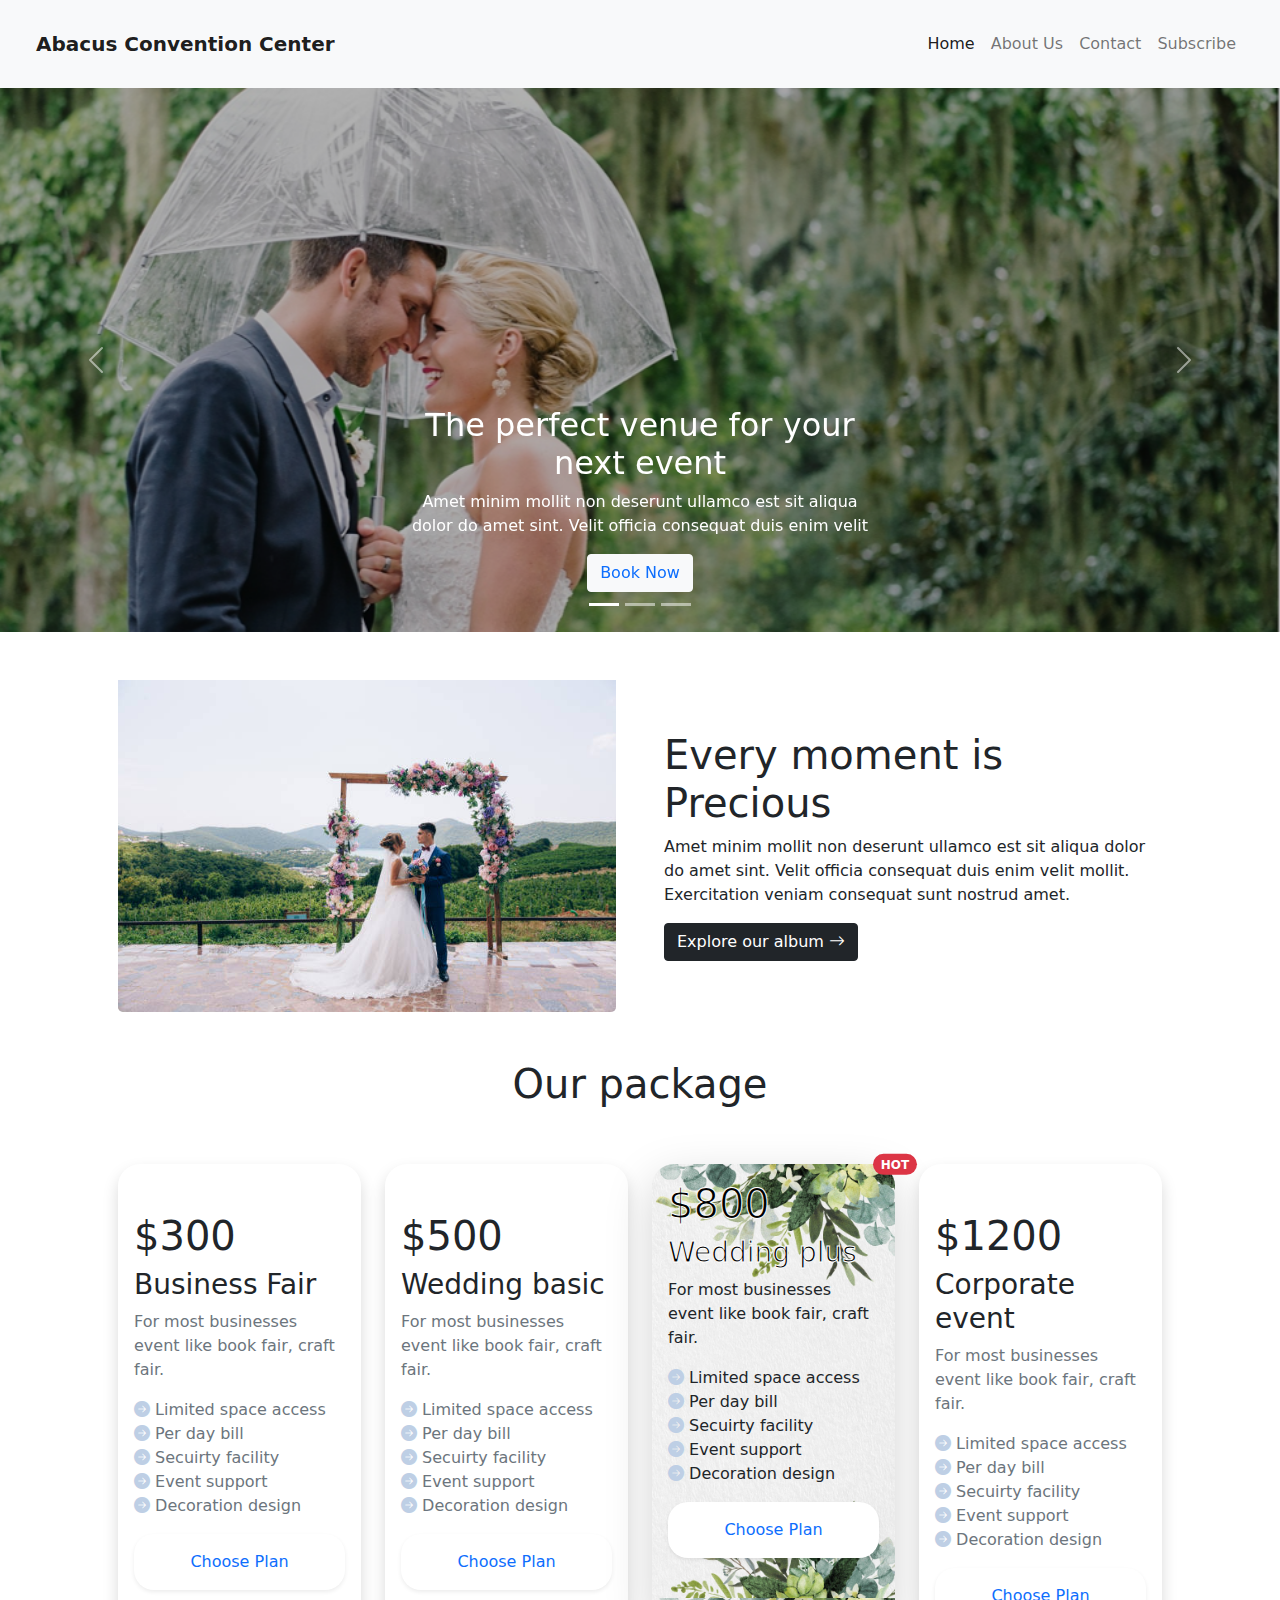
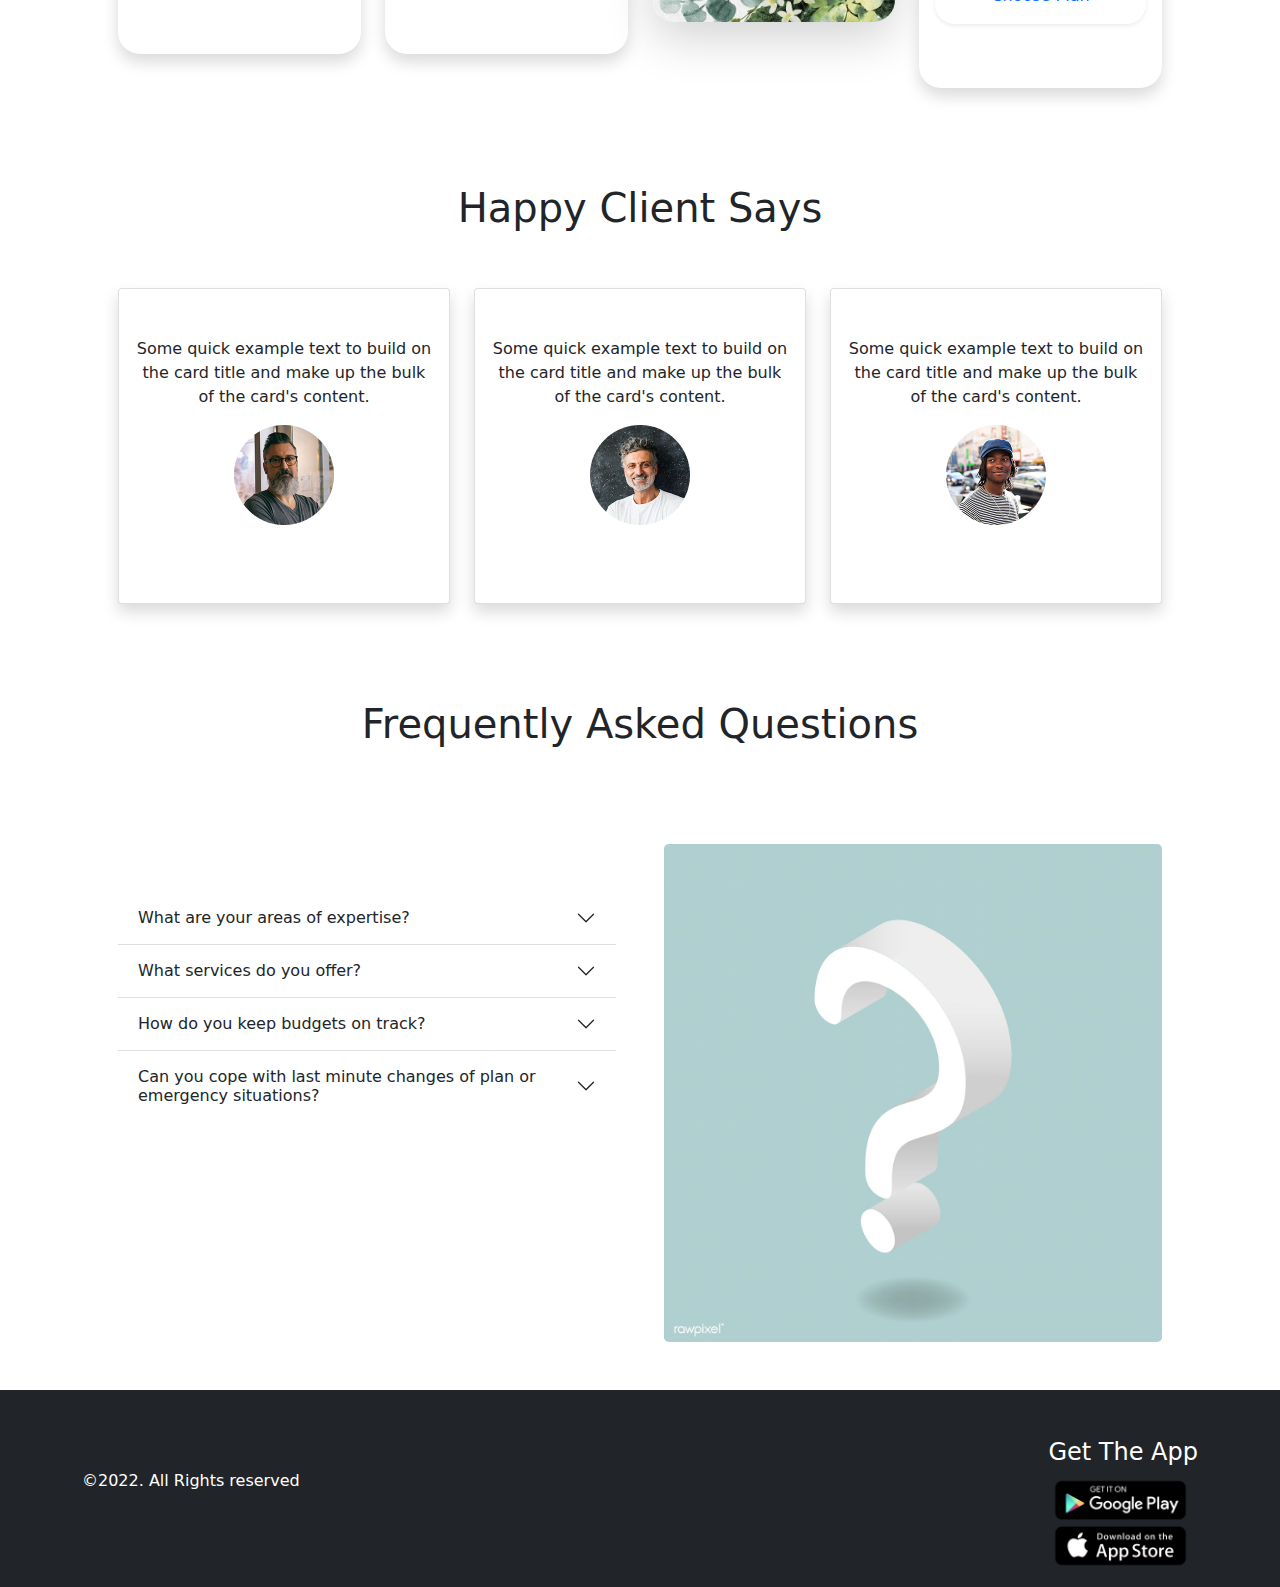
==== commit dbea7a90: "final" ====
--- a/index.html
+++ b/index.html
@@ -54,9 +54,12 @@
 
     <div id="carouselExampleCaptions" class="carousel slide" data-bs-ride="carousel">
       <div class="carousel-indicators">
-        <button type="button" data-bs-target="#carouselExampleCaptions" data-bs-slide-to="0" class="active" aria-current="true" aria-label="Slide 1"></button>
-        <button type="button" data-bs-target="#carouselExampleCaptions" data-bs-slide-to="1" aria-label="Slide 2"></button>
-        <button type="button" data-bs-target="#carouselExampleCaptions" data-bs-slide-to="2" aria-label="Slide 3"></button>
+        <button type="button" data-bs-target="#carouselExampleCaptions" data-bs-slide-to="0" class="active"
+          aria-current="true" aria-label="Slide 1"></button>
+        <button type="button" data-bs-target="#carouselExampleCaptions" data-bs-slide-to="1"
+          aria-label="Slide 2"></button>
+        <button type="button" data-bs-target="#carouselExampleCaptions" data-bs-slide-to="2"
+          aria-label="Slide 3"></button>
       </div>
       <div class="carousel-inner">
         <div class="carousel-item active banner">
@@ -87,11 +90,13 @@
           </div>
         </div>
       </div>
-      <button class="carousel-control-prev" type="button" data-bs-target="#carouselExampleCaptions" data-bs-slide="prev">
+      <button class="carousel-control-prev" type="button" data-bs-target="#carouselExampleCaptions"
+        data-bs-slide="prev">
         <span class="carousel-control-prev-icon" aria-hidden="true"></span>
         <span class="visually-hidden">Previous</span>
       </button>
-      <button class="carousel-control-next" type="button" data-bs-target="#carouselExampleCaptions" data-bs-slide="next">
+      <button class="carousel-control-next" type="button" data-bs-target="#carouselExampleCaptions"
+        data-bs-slide="next">
         <span class="carousel-control-next-icon" aria-hidden="true"></span>
         <span class="visually-hidden">Next</span>
       </button>
@@ -100,7 +105,7 @@
   </header>
 
   <!-- Main Starts header -->
-  <main class="container">
+  <main class="container container-sm px-sm-5">
 
     <!------------
     Album Section 
@@ -109,13 +114,15 @@
     <section>
       <div class="row gx-5">
         <div class="col-lg-6 col-sm-12">
-          <img src="images/images/p5.jpg" class="pt-5 rounded-3" width="450px" alt="">
+          <img src="images/images/p5.jpg" class="pt-5 rounded-3 w-100" width="450px" alt="">
         </div>
         <div class="col-lg-6 col-sm-12 align-self-center">
-          <div class="w-75 pt-5 ">
+          <div class="w-sm-100 pt-5 ">
             <h1>Every moment is Precious </h1>
-            <p>Amet minim mollit non deserunt ullamco est sit aliqua dolor do amet sint. Velit officia consequat duis
-              enim velit mollit. Exercitation veniam consequat sunt nostrud amet.</p>
+            <p class="d-sm flex justify-content-sm-center">Amet minim mollit non deserunt ullamco est sit aliqua dolor
+              do amet sint. Velit officia consequat duis
+              enim velit mollit. Exercitation veniam consequat sunt nostrud amet.
+            </p>
             <button type="button" class="btn btn-dark text-white">Explore our album <i
                 class="bi bi-arrow-right"></i></button>
           </div>
@@ -131,7 +138,7 @@
       <h1 class="d-flex justify-content-center pb-5">Our package</h1>
       <div class="row ">
         <div class="col-lg-3 col-sm-12">
-          <div class="card border-0 shadow p-3 mb-5 bg-body pt-5 cards">
+          <div class="card border-0 shadow p-3 mb-5 bg-body pt-5 w-100 cards">
             <h1 class="card-title">$300</h1>
             <h3>Business Fair</h3>
             <p class="card-text text-muted"> For most businesses event like book fair, craft fair.</p>
@@ -147,7 +154,7 @@
           </div>
         </div>
         <div class="col-lg-3 col-sm-12">
-          <div class="card border-0 shadow p-3 mb-5 bg-body pt-5 cards">
+          <div class="card border-0 shadow p-3 mb-5 bg-body pt-5 w-100 cards">
             <h1 class="card-title">$500</h1>
             <h3>Wedding basic</h3>
             <p class="card-text text-muted"> For most businesses event like book fair, craft fair.</p>
@@ -163,7 +170,7 @@
           </div>
         </div>
         <div class="col-lg-3 col-sm-12">
-          <div class="card border-0 shadow-lg p-3 mb-5 cards hot-card ">
+          <div class="card border-0 shadow-lg p-3 mb-5 w-100 cards hot-card " style="background-image: url(images/images/card-bg.jpg); background-size: 310px;">
             <h1 class="card-title card-font">$800</h1>
             <h3 class="card-font">Wedding plus</h3>
             <p class="card-text "> For most businesses event like book fair, craft fair.</p>
@@ -182,7 +189,7 @@
           </div>
         </div>
         <div class="col-lg-3 col-sm-12">
-          <div class="card border-0 shadow p-3 mb-5 bg-body pt-5 cards">
+          <div class="card border-0 shadow p-3 mb-5 bg-body pt-5 w-100 cards">
             <h1 class="card-title">$1200</h1>
             <h3>Corporate event</h3>
             <p class="card-text text-muted"> For most businesses event like book fair, craft fair.</p>
@@ -312,7 +319,7 @@
         <div class="col-lg-6 col-sm-12 mb-5">
           <img
             src="images/images/Download free vector of Vector image of question mark icon about question, isometric, faq, question mark, and 3d icons 382160.jfif"
-            class="rounded-3" width="500px" alt="">
+            class="rounded-3 w-100" alt="">
         </div>
       </div>
     </section>
@@ -322,29 +329,30 @@
   <!-----------
      Footer 
   ------------->
+
   <footer>
-    <footer>
-      <section class=" bg-dark text-white">
-        <div class="container d-flex justify-content-between align-items-center">
-          <p>©2022. All Rights reserved</p>
-          <div>
-            <ul class="ms-auto footer-contact">
-              <li>
-                <h4 class="mt-5">Get The App</h4>
-              </li>
-              <li>
-                <a href=""><img src="images/images/app-store-png-logo-33123.png" alt="">
-                </a>
-              </li>
-            </ul>
-          </div>
-        </div>
-      </section>
-    </footer>
-
-    <!-- JS cdn -->
-
-    <script src="js/bootstrap.bundle.min.js"></script>
+    <section class=" bg-dark text-white">
+      <div class="container d-flex justify-content-between align-items-center">
+        <p>©2022. All Rights reserved</p>
+        <div>
+          <ul class="ms-auto footer-contact">
+            <li>
+              <h4 class="mt-5">Get The App</h4>
+            </li>
+            <li>
+              <a href=""><img src="images/images/app-store-png-logo-33123.png" style="width: 145px;" alt="">
+              </a>
+            </li>
+          </ul>
+        </div>
+      </div>
+    </section>
+  </footer>
+
+  <!-- JS cdn -->
+
+  <script src="js/bootstrap.bundle.min.js"></script>
+
 </body>
 
 </html>--- a/css/style.css
+++ b/css/style.css
@@ -1,19 +1,10 @@
-.banner img{
-	width: 1440px;
-	height: 540px;
-}
+
 .cards{
 	border-radius: 22px;
 	transition:all 1.5s ease;
 }
 .cards:hover{
-	transform: scale(1.2);
-}
-.hot-card{
-
-	background-image: url(/images/images/Bridal\ Brunch\ Shower\ Invitation\ with\ Succulents\ and\ Eucalyptus\ \(2\).jfif); 
-	background-repeat: no-repeat;
-	background-size: 310px;
+	transform: scale(1.1);
 }
 .card-font{
 	color: white;
@@ -29,9 +20,6 @@
 .bi-arrow-right-circle-fill{
 color: rgb(190, 207, 229);
 }
-footer img{
-	width: 145px;
-}
 .happy-client img{
 	width: 100px;
 }
@@ -42,19 +30,6 @@
 	opacity: 1;
 	transition:1.5s;
 }
-.footer-contact{
-	padding: 0px;
-	margin: 0px;
-}
 
 
-@media only screen and (max-width: 600px) {
-	.banner img{
-		width: 360px;
-		height: 300px;;
-	}
-	.hot-card{
-		background-size:560px;
-	}
-}
 
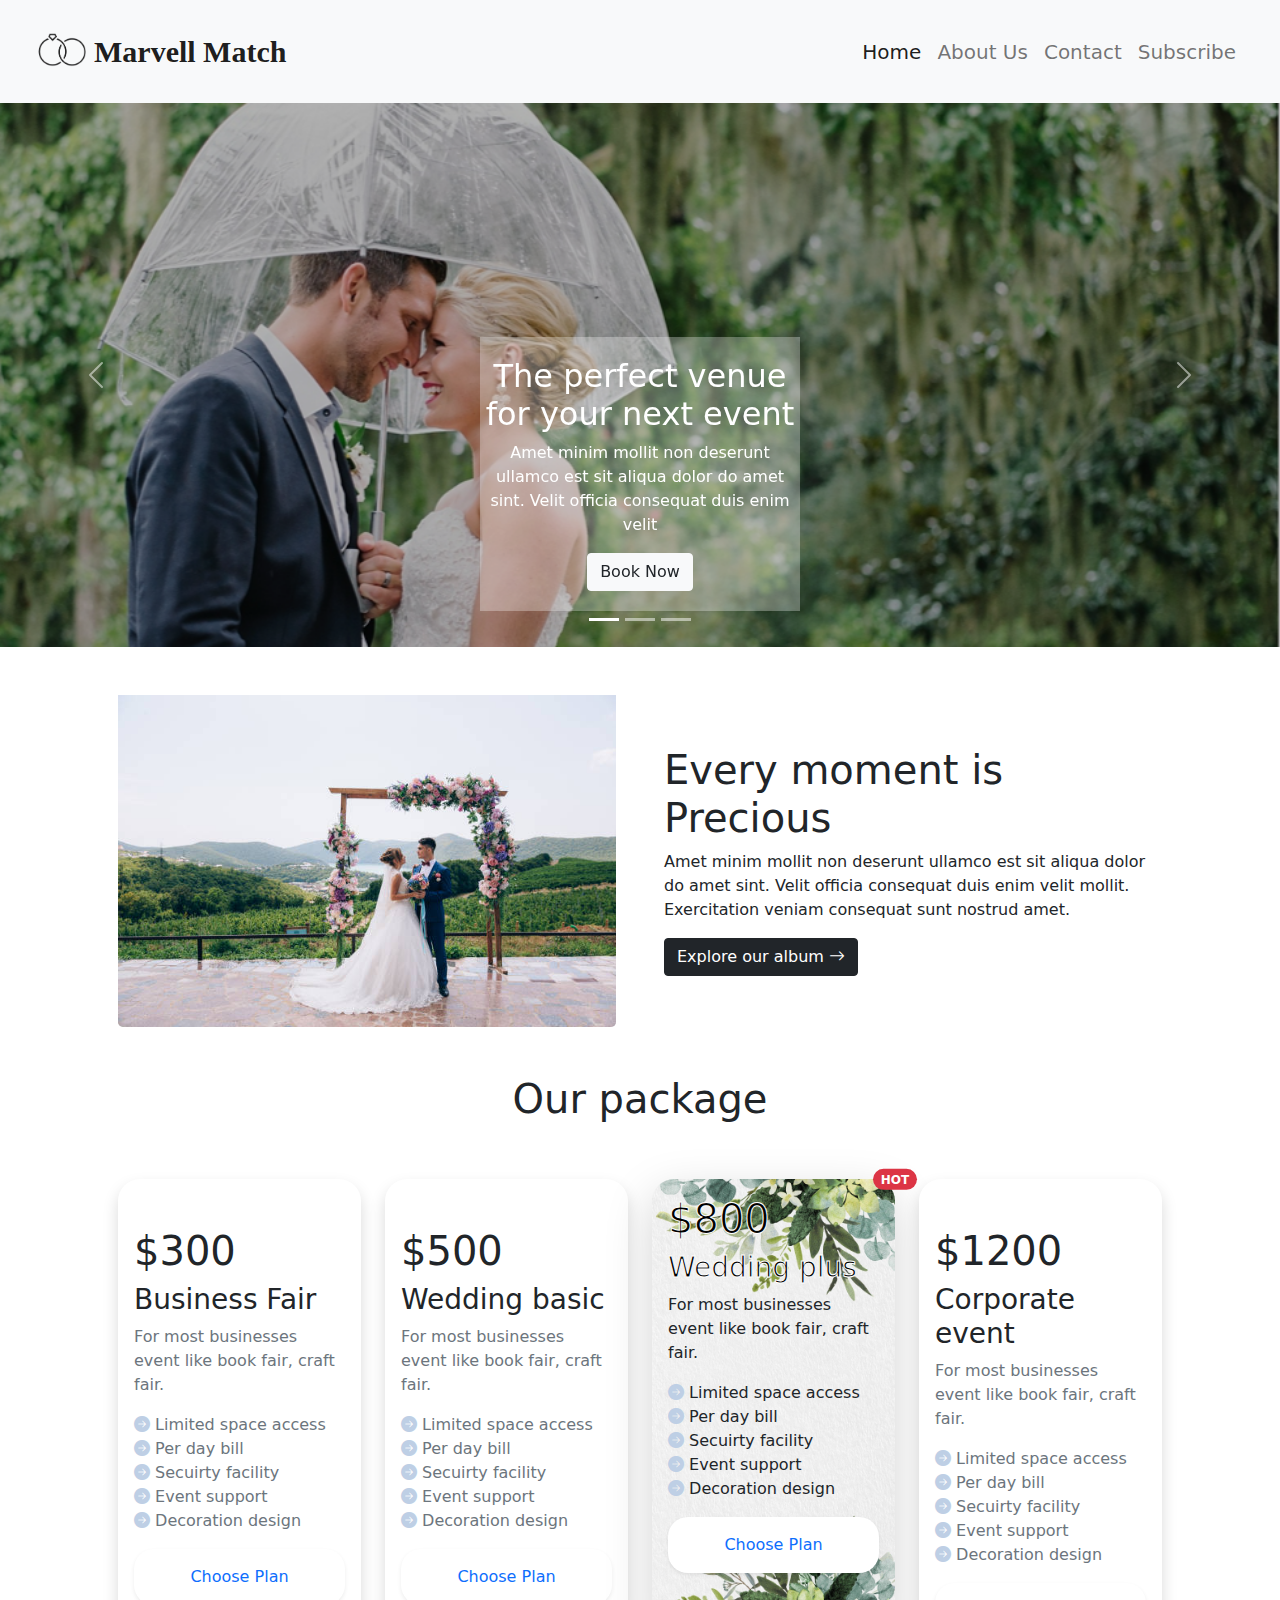
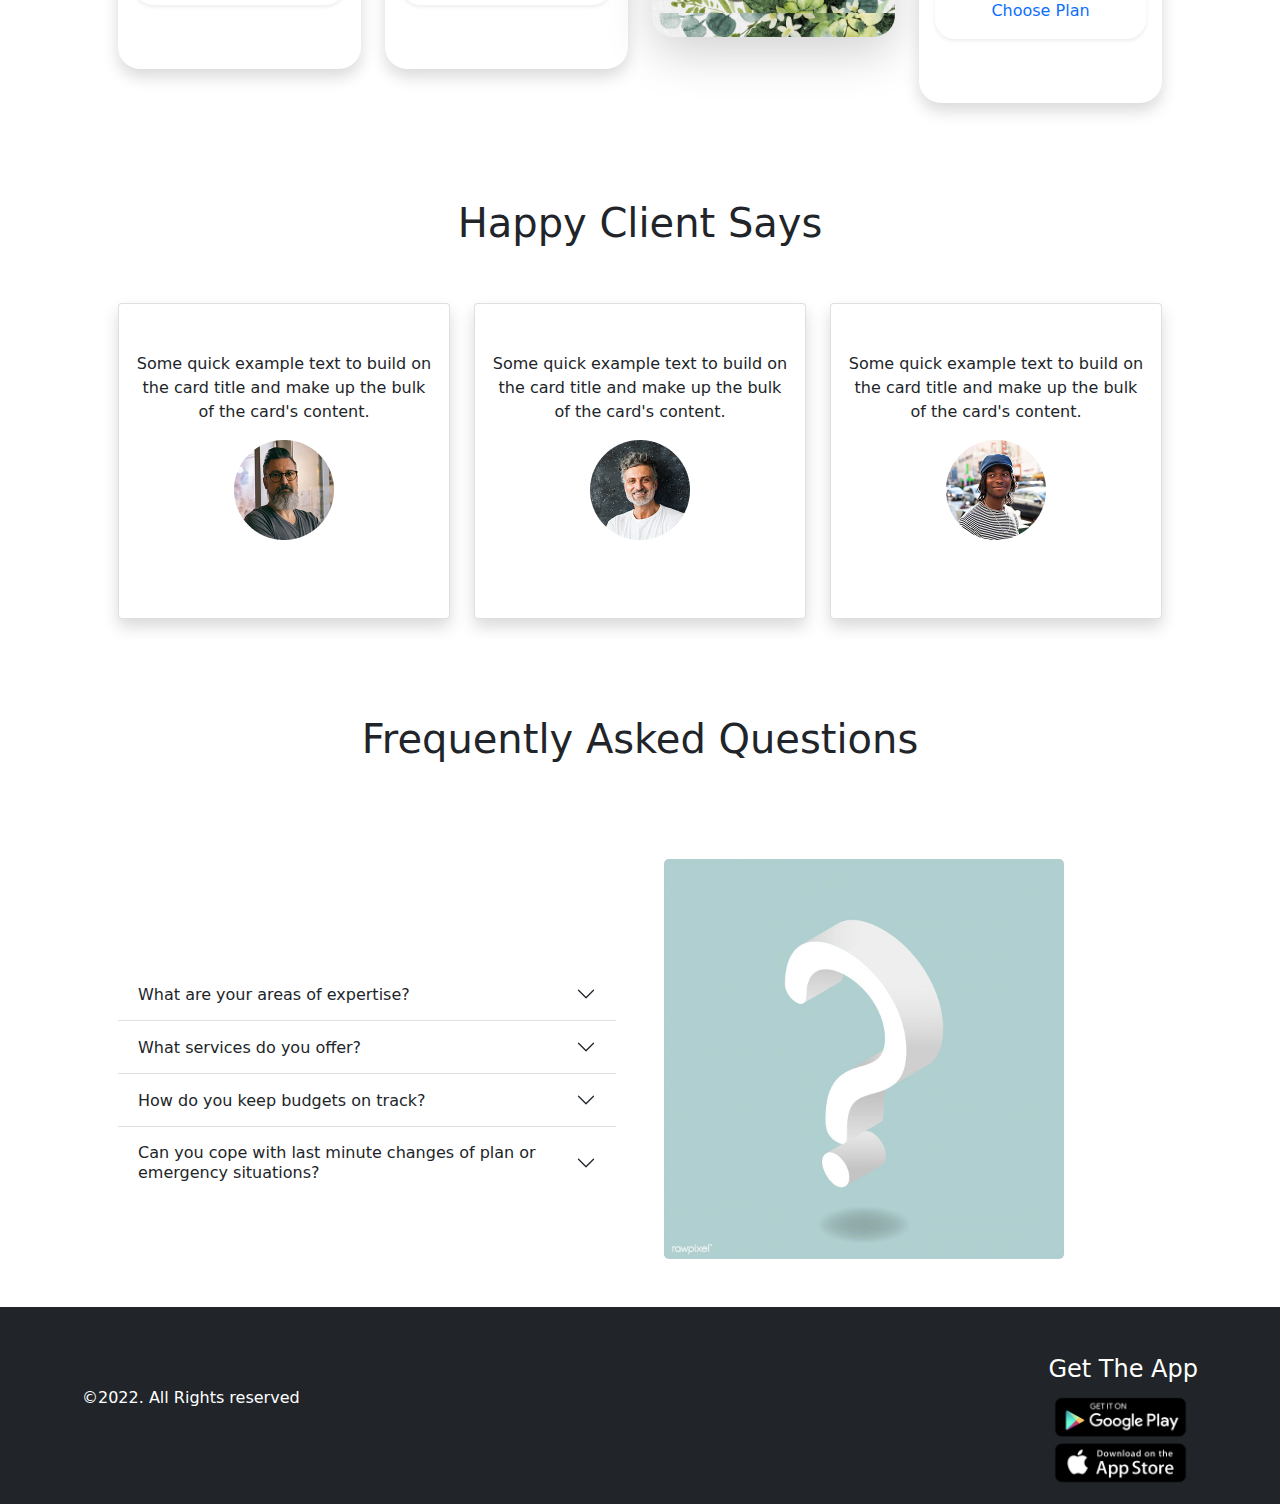
==== commit cb4e7943: "album" ====
--- a/index.html
+++ b/index.html
@@ -23,13 +23,15 @@
 
     <nav class="navbar navbar-expand-lg navbar-light bg-light p-4 fixed">
       <div class="container-fluid">
-        <a class="navbar-brand fw-bold" href="#">Abacus Convention Center</a>
+        <img src="images/images/logo.png" style="width: 50px;" alt="">
+        <a class="navbar-brand fw-bold ps-2" style="font-size: 30px; font-family: 'Cookie', cursive;font-family: 'Mochiy Pop P One', sans-serif;
+        font-family: 'Redressed', cursive;" href="#">Marvell Match </a>
         <button class="navbar-toggler" type="button" data-bs-toggle="collapse" data-bs-target="#navbarNav"
           aria-controls="navbarNav" aria-expanded="false" aria-label="Toggle navigation">
           <span class="navbar-toggler-icon"></span>
         </button>
         <div class="collapse navbar-collapse" id="navbarNav">
-          <ul class="navbar-nav ms-auto">
+          <ul class="navbar-nav ms-auto h5">
             <li class="nav-item">
               <a class="nav-link active" aria-current="page" href="#">Home</a>
             </li>
@@ -64,29 +66,29 @@
       <div class="carousel-inner">
         <div class="carousel-item active banner">
           <img src="images/images/Screenshot (32).png" class="d-block w-100 " alt="...">
-          <div class="carousel-caption d-block mx-auto">
-            <h5 class="fs-2">The perfect venue for your <br> next event</h5>
-            <p class="fw-lighter fs-6">Amet minim mollit non deserunt ullamco est sit aliqua <br> dolor do amet sint.
+          <div class="carousel-caption d-block mx-auto mb-3 w-25" style="background-color:rgba(255,255,255, 0.3);">
+            <h5 class="fs-2">The perfect venue for your  next event</h5>
+            <p class="fw-lighter fs-6">Amet minim mollit non deserunt ullamco est sit aliqua  dolor do amet sint.
               Velit officia consequat duis enim velit </p>
-            <button type="button" class="btn btn-light text-primary">Book Now</button>
+            <button type="button" class="btn btn-light text-dark">Book Now</button>
           </div>
         </div>
         <div class="carousel-item banner">
           <img src="images/images/Screenshot (31).png" class="d-block w-100" alt="...">
-          <div class="carousel-caption d-block mx-auto">
-            <h5 class="fs-2">The perfect venue for your <br> next event</h5>
-            <p class="fw-lighter fs-6">Amet minim mollit non deserunt ullamco est sit aliqua <br> dolor do amet sint.
+          <div class="carousel-caption d-block mx-auto mb-3 w-25" style="background-color:rgba(255,255,255, 0.3);">
+            <h5 class="fs-2">The perfect venue for your  next event</h5>
+            <p class="fw-lighter fs-6">Amet minim mollit non deserunt ullamco est sit aliqua  dolor do amet sint.
               Velit officia consequat duis enim velit </p>
-            <button type="button" class="btn btn-light text-primary">Book Now</button>
+            <button type="button" class="btn btn-light text-dark">Book Now</button>
           </div>
         </div>
         <div class="carousel-item banner">
           <img src="images/images/Screenshot (35).png" class="d-block w-100" alt="...">
-          <div class="carousel-caption d-block mx-auto">
-            <h5 class="fs-2">The perfect venue for your <br> next event</h5>
-            <p class="fw-lighter fs-6">Amet minim mollit non deserunt ullamco est sit aliqua <br> dolor do amet sint.
+          <div class="carousel-caption d-block mx-auto mb-3 w-25" style="background-color:rgba(255,255,255, 0.3);">
+            <h5 class="fs-2">The perfect venue for your  next event</h5>
+            <p class="fw-lighter fs-6">Amet minim mollit non deserunt ullamco est sit aliqua  dolor do amet sint.
               Velit officia consequat duis enim velit </p>
-            <button type="button" class="btn btn-light text-primary">Book Now</button>
+            <button type="button" class="btn btn-light text-dark">Book Now</button>
           </div>
         </div>
       </div>
@@ -123,8 +125,7 @@
               do amet sint. Velit officia consequat duis
               enim velit mollit. Exercitation veniam consequat sunt nostrud amet.
             </p>
-            <button type="button" class="btn btn-dark text-white">Explore our album <i
-                class="bi bi-arrow-right"></i></button>
+            <button type="button" class="btn btn-dark text-white"><a class="album-button text-white" style="text-decoration: none;" href="album.html">Explore our album <i class="bi bi-arrow-right"></i></a></button>
           </div>
         </div>
       </div>
@@ -249,7 +250,7 @@
     <section>
       <h1 class="text-center pt-5 pb-5">Frequently Asked Questions</h1>
       <div class="row gx-5 d-flex justify-content-center mt-5">
-        <div class="col-lg-6 col-sm-12 mt-5">
+        <div class="col-lg-6 col-sm-12  align-self-center">
           <div class="accordion accordion-flush" id="accordionFlushExample">
             <div class="accordion-item">
               <h2 class="accordion-header" id="flush-headingOne">
@@ -319,7 +320,7 @@
         <div class="col-lg-6 col-sm-12 mb-5">
           <img
             src="images/images/Download free vector of Vector image of question mark icon about question, isometric, faq, question mark, and 3d icons 382160.jfif"
-            class="rounded-3 w-100" alt="">
+            class="rounded-3 " style="width: 400px;" alt="">
         </div>
       </div>
     </section>
--- a/css/style.css
+++ b/css/style.css
@@ -1,4 +1,3 @@
-
 .cards{
 	border-radius: 22px;
 	transition:all 1.5s ease;
@@ -28,7 +27,7 @@
 }
 .happy-client:hover .client{
 	opacity: 1;
-	transition:1.5s;
+	transition:.5s;
 }
 
 
